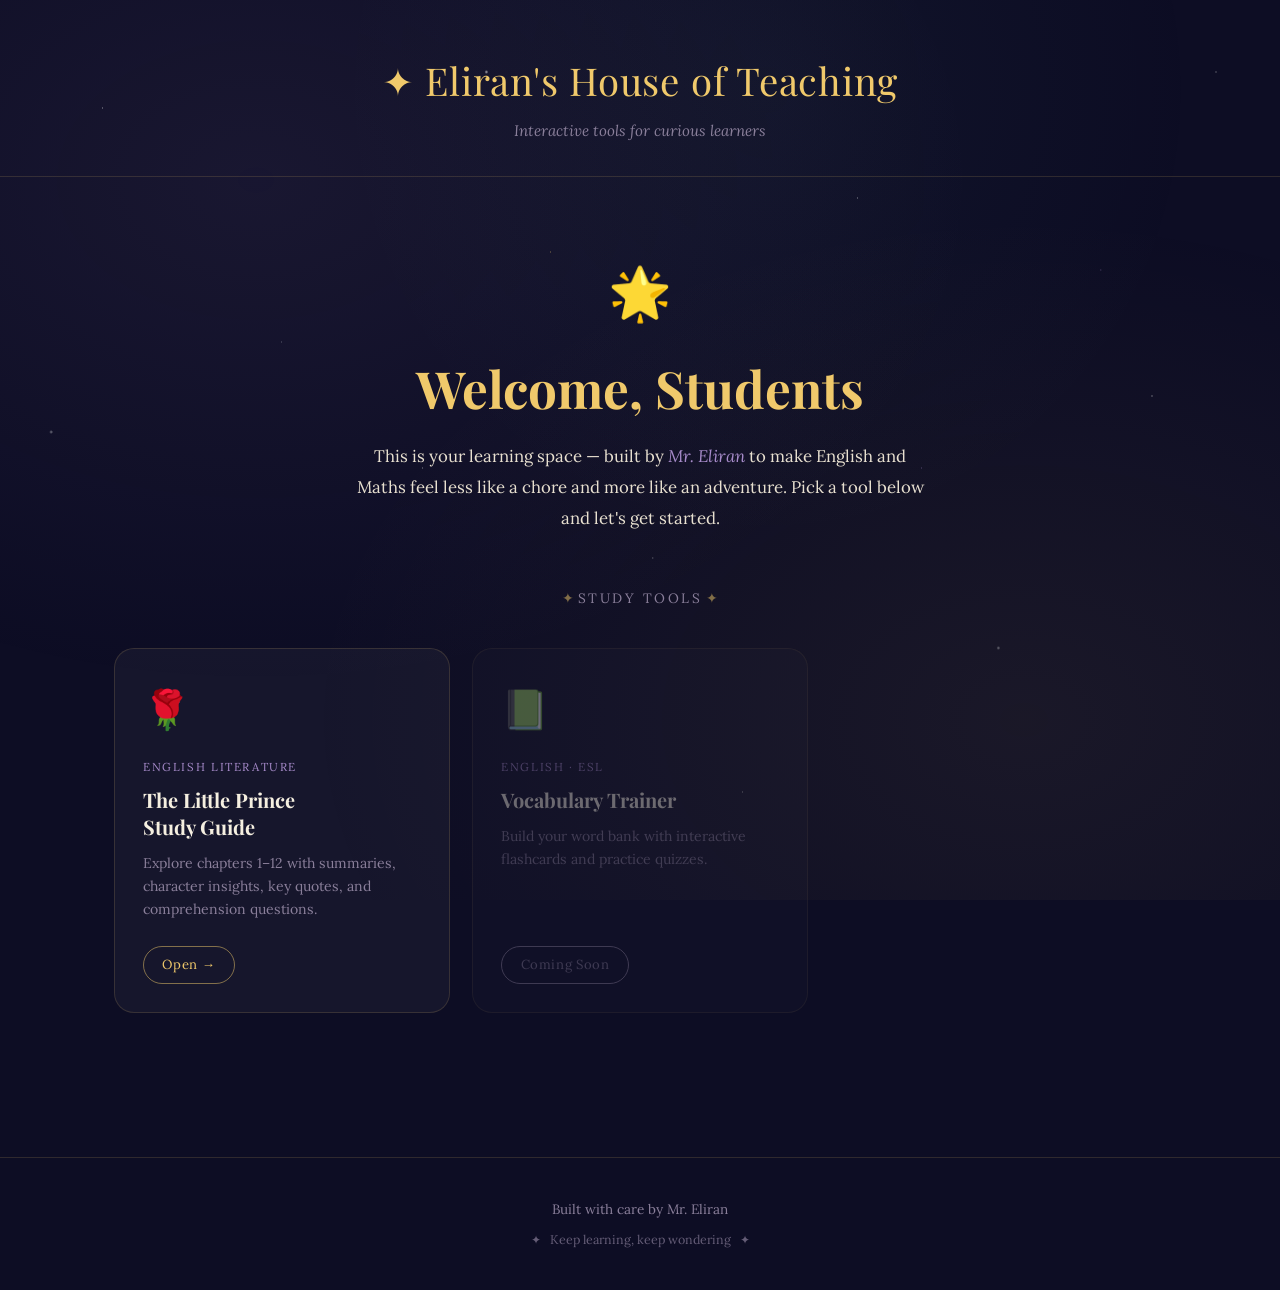
==== index.html @ 904bdefe "Add homepage" ====
<!DOCTYPE html>
<html lang="en">
<head>
  <meta charset="UTF-8" />
  <meta name="viewport" content="width=device-width, initial-scale=1.0" />

  <title>Eliran's House of Teaching</title>
  <meta name="description" content="Interactive study guides and learning tools for students — by Mr. Eliran" />

  <!-- ★ Shared stylesheet (colors, fonts, stars, header/footer) -->
  <link rel="stylesheet" href="assets/style.css" />

  <!-- Favicon -->
  <link rel="icon" href="assets/favicon.ico" />

  <style>
    /* ══════════════════════════════════════════
       HOMEPAGE-ONLY STYLES
       (styles shared across ALL pages live in assets/style.css)
    ══════════════════════════════════════════ */

    /* ─── HERO / WELCOME SECTION ─── */
    .hero {
      text-align: center;
      padding: 4.5rem 1.5rem 3rem;
    }

    .hero-icon {
      font-size: 3.2rem;
      display: block;
      margin-bottom: 1.2rem;
      /* subtle float animation */
      animation: float 4s ease-in-out infinite;
    }

    @keyframes float {
      0%, 100% { transform: translateY(0); }
      50%       { transform: translateY(-8px); }
    }

    .hero h1 {
      font-size: clamp(2rem, 5vw, 3.2rem);
      color: var(--gold);
      margin-bottom: 1.2rem;
    }

    .hero p {
      max-width: 580px;
      margin: 0 auto;
      color: var(--text);
      font-size: 1.05rem;
      line-height: 1.85;
    }

    .hero .teacher-name {
      color: var(--lavender);
      font-style: italic;
    }

    /* ─── SECTION DIVIDER ─── */
    .section-label {
      text-align: center;
      padding: 0.5rem 0 2.5rem;
    }

    .section-label h2 {
      font-size: 0.85rem;
      text-transform: uppercase;
      letter-spacing: 0.18em;
      color: var(--dim);
      font-family: var(--font-body);
      font-weight: 400;
    }

    .section-label h2::before,
    .section-label h2::after {
      content: '  ✦  ';
      color: var(--gold);
      opacity: 0.5;
      letter-spacing: 0;
    }


    /* ══════════════════════════════════════════
       TOOL CARDS GRID
    ══════════════════════════════════════════ */

    .tools-grid {
      display: grid;
      grid-template-columns: repeat(auto-fill, minmax(270px, 1fr));
      gap: 1.4rem;
      padding-bottom: 5rem;
    }

    /* Each card is a clickable <a> tag */
    .tool-card {
      background: var(--card-bg);
      border: 1px solid var(--border);
      border-radius: var(--radius-lg);
      padding: 1.75rem;
      display: flex;
      flex-direction: column;
      gap: 0.45rem;
      text-decoration: none;
      color: inherit;
      transition: all 0.25s ease;
      cursor: pointer;
    }

    .tool-card:hover {
      background: var(--card-hover);
      border-color: rgba(240,201,107,0.40);
      transform: translateY(-5px);
      box-shadow: 0 16px 45px rgba(0,0,0,0.35);
      color: inherit;
    }

    /* The big emoji at the top of each card */
    .tool-card-icon {
      font-size: 2.4rem;
      display: block;
      margin-bottom: 0.5rem;
      transition: transform 0.2s ease;
    }
    .tool-card:hover .tool-card-icon {
      transform: scale(1.1);
    }

    /* Small label above the title (e.g. "English Literature") */
    .tool-card-subject {
      font-size: 0.72rem;
      text-transform: uppercase;
      letter-spacing: 0.14em;
      color: var(--lavender);
      font-family: var(--font-body);
    }

    /* Card title */
    .tool-card-title {
      font-family: var(--font-head);
      font-size: 1.25rem;
      color: var(--cream);
      line-height: 1.35;
      margin-top: 0.1rem;
    }

    /* Short description text */
    .tool-card-desc {
      font-size: 0.88rem;
      color: var(--dim);
      line-height: 1.65;
      flex: 1; /* pushes the button to the bottom */
      margin-top: 0.3rem;
    }

    /* "Open →" button inside each card */
    .tool-card-btn {
      display: inline-block;
      margin-top: 1.1rem;
      padding: 0.42rem 1.15rem;
      background: transparent;
      border: 1px solid rgba(240,201,107,0.5);
      border-radius: 999px;
      color: var(--gold);
      font-size: 0.82rem;
      font-family: var(--font-body);
      letter-spacing: 0.05em;
      align-self: flex-start;
      transition: all 0.2s ease;
    }

    .tool-card:hover .tool-card-btn {
      background: var(--gold);
      color: var(--deep);
      border-color: var(--gold);
    }

    /* ─── COMING SOON variant ─── */
    /* Remove this class from the <a> once you upload the real file */
    .tool-card.coming-soon {
      opacity: 0.4;
      pointer-events: none; /* not clickable */
    }

    .tool-card.coming-soon .tool-card-btn {
      border-color: var(--dim);
      color: var(--dim);
    }


    /* ─── MOBILE ─── */
    @media (max-width: 600px) {
      .hero { padding: 2.5rem 1rem 2rem; }
      .tools-grid { grid-template-columns: 1fr; }
    }
  </style>
</head>

<body>

  <!-- ══════════════════════════════════════════
       HEADER  (edit site name / tagline here)
  ══════════════════════════════════════════ -->
  <header class="site-header">
    <div class="site-title">✦ Eliran's House of Teaching</div>
    <div class="site-subtitle">Interactive tools for curious learners</div>
  </header>


  <!-- ══════════════════════════════════════════
       WELCOME MESSAGE  (edit freely)
  ══════════════════════════════════════════ -->
  <section class="hero container">
    <span class="hero-icon" role="img" aria-label="star">🌟</span>
    <h1>Welcome, Students</h1>
    <p>
      This is your learning space — built by <span class="teacher-name">Mr. Eliran</span>
      to make English and Maths feel less like a chore and more like an adventure.
      Pick a tool below and let's get started.
    </p>
  </section>


  <!-- ══════════════════════════════════════════
       TOOLS GRID
  ══════════════════════════════════════════ -->
  <main class="container">

    <div class="section-label">
      <h2>Study Tools</h2>
    </div>

    <!-- ┌─────────────────────────────────────────┐
         │  HOW TO ADD A NEW TOOL CARD             │
         │                                         │
         │  1. Copy the block between ▼ and ▲      │
         │  2. Paste it before the closing </div>  │
         │     of .tools-grid (see the marker ↓)  │
         │  3. Change:                             │
         │     · href="..."    → your folder path  │
         │     · tool-card-icon → emoji of choice  │
         │     · tool-card-subject → subject label │
         │     · tool-card-title → tool name       │
         │     · tool-card-desc → short blurb      │
         │  4. Save & upload — that's it!          │
         └─────────────────────────────────────────┘ -->

    <div class="tools-grid">


      <!-- ▼ ── CARD TEMPLATE (copy everything between these lines) ──────── ▼

      <a class="tool-card" href="FOLDER-NAME/index.html">
        <span class="tool-card-icon" role="img" aria-label="icon">📖</span>
        <span class="tool-card-subject">Subject · Level</span>
        <h2 class="tool-card-title">Tool Title Here</h2>
        <p class="tool-card-desc">
          One or two sentences describing what the student will do here.
        </p>
        <span class="tool-card-btn">Open →</span>
      </a>

      ▲ ────────────────────────────────────────────────────────────────── ▲ -->


      <!-- ════════════════════════════════════
           CARD 1 — Little Prince Study Guide
      ════════════════════════════════════ -->
      <a class="tool-card" href="little-prince/index.html">
        <span class="tool-card-icon" role="img" aria-label="rose">🌹</span>
        <span class="tool-card-subject">English Literature</span>
        <h2 class="tool-card-title">The Little Prince<br>Study Guide</h2>
        <p class="tool-card-desc">
          Explore chapters 1–12 with summaries, character insights,
          key quotes, and comprehension questions.
        </p>
        <span class="tool-card-btn">Open →</span>
      </a>


      <!-- ════════════════════════════════════
           CARD 2 — Vocabulary Trainer
           IMPORTANT: Remove "coming-soon" from
           the class once you upload the file!
      ════════════════════════════════════ -->
      <a class="tool-card coming-soon" href="vocabulary/index.html">
        <span class="tool-card-icon" role="img" aria-label="book">📗</span>
        <span class="tool-card-subject">English · ESL</span>
        <h2 class="tool-card-title">Vocabulary Trainer</h2>
        <p class="tool-card-desc">
          Build your word bank with interactive flashcards and practice quizzes.
        </p>
        <span class="tool-card-btn">Coming Soon</span>
      </a>


      <!-- ════════════════════════════════════
           ↓ ADD NEW CARDS ABOVE THIS LINE ↓
      ════════════════════════════════════ -->


    </div><!-- end .tools-grid -->

  </main>


  <!-- ══════════════════════════════════════════
       FOOTER  (edit contact info here)
  ══════════════════════════════════════════ -->
  <footer class="site-footer">
    <p>Built with care by Mr. Eliran</p>
    <p style="margin-top: 0.5rem; font-size: 0.78rem; opacity: 0.7;">
      ✦ &nbsp; Keep learning, keep wondering &nbsp; ✦
    </p>
  </footer>

</body>
</html>
---- assets/style.css ----
/* =============================================
   ELIRAN'S HOUSE OF TEACHING — SHARED STYLES
   Import this on every page with:
   <link rel="stylesheet" href="../assets/style.css" />
   (use href="assets/style.css" on the homepage itself)
   ============================================= */

/* ─── GOOGLE FONTS ─── */
@import url('https://fonts.googleapis.com/css2?family=Playfair+Display:ital,wght@0,400;0,600;0,700;1,400&family=Lora:ital,wght@0,400;0,500;1,400&display=swap');

/* ─── COLOR PALETTE ─────────────────────────
   Change these variables to retheme the entire site at once.
   ─────────────────────────────────────────── */
:root {
  --deep:       #0d0d24;               /* main background — deep navy */
  --deep-mid:   #13132e;               /* slightly lighter navy for cards */
  --gold:       #f0c96b;               /* warm gold — headings, accents */
  --lavender:   #a78bca;               /* soft purple — labels, secondary */
  --rose:       #e8a4a4;               /* muted rose — optional accent */
  --mint:       #7ecdc4;               /* soft teal — optional accent */
  --cream:      #f5efe0;               /* warm cream — main headings */
  --text:       #e8e0d0;               /* body text */
  --dim:        #8a7f9a;               /* muted / placeholder text */
  --green:      #6bbf8e;               /* success / positive */
  --border:     rgba(240,201,107,0.15);/* subtle gold border */
  --card-bg:    rgba(255,255,255,0.04);/* card background */
  --card-hover: rgba(255,255,255,0.08);/* card on hover */

  /* ─── SPACING & SHAPE ─── */
  --radius:    12px;
  --radius-lg: 20px;
  --gap:       1.5rem;

  /* ─── FONT STACKS ─── */
  --font-head: 'Playfair Display', Georgia, serif;
  --font-body: 'Lora', Georgia, serif;
}

/* ─── RESET ─── */
*, *::before, *::after {
  box-sizing: border-box;
  margin: 0;
  padding: 0;
}

html { scroll-behavior: smooth; }

body {
  font-family: var(--font-body);
  background-color: var(--deep);
  color: var(--text);
  min-height: 100vh;
  line-height: 1.7;
  font-size: 16px;
  position: relative;
  overflow-x: hidden;
}

/* ─── STARRY BACKGROUND ─── */
/* The soft glow blobs behind everything */
body::before {
  content: '';
  position: fixed;
  inset: 0;
  background:
    radial-gradient(ellipse at 20% 20%, rgba(167,139,202,0.08) 0%, transparent 50%),
    radial-gradient(ellipse at 80% 80%, rgba(240,201,107,0.06) 0%, transparent 50%),
    radial-gradient(ellipse at 60% 10%, rgba(126,205,196,0.04) 0%, transparent 40%);
  pointer-events: none;
  z-index: 0;
}

/* The tiny star dots */
body::after {
  content: '';
  position: fixed;
  inset: 0;
  background-image:
    radial-gradient(1px 1px at 8%  12%, rgba(255,255,255,0.55) 0%, transparent 100%),
    radial-gradient(1px 1px at 22% 38%, rgba(255,255,255,0.30) 0%, transparent 100%),
    radial-gradient(2px 2px at 38%  8%, rgba(255,255,255,0.60) 0%, transparent 100%),
    radial-gradient(1px 1px at 51% 62%, rgba(255,255,255,0.40) 0%, transparent 100%),
    radial-gradient(1px 1px at 67% 22%, rgba(255,255,255,0.50) 0%, transparent 100%),
    radial-gradient(2px 2px at 78% 72%, rgba(255,255,255,0.35) 0%, transparent 100%),
    radial-gradient(1px 1px at 90% 44%, rgba(255,255,255,0.60) 0%, transparent 100%),
    radial-gradient(1px 1px at 14% 78%, rgba(255,255,255,0.40) 0%, transparent 100%),
    radial-gradient(1px 1px at 58% 88%, rgba(255,255,255,0.30) 0%, transparent 100%),
    radial-gradient(1px 1px at 33% 52%, rgba(255,255,255,0.50) 0%, transparent 100%),
    radial-gradient(2px 2px at  4% 48%, rgba(255,255,255,0.40) 0%, transparent 100%),
    radial-gradient(1px 1px at 95%  8%, rgba(255,255,255,0.50) 0%, transparent 100%),
    /* Gold and lavender stars for warmth */
    radial-gradient(1px 1px at 43% 28%, rgba(240,201,107,0.50) 0%, transparent 100%),
    radial-gradient(1px 1px at 72% 52%, rgba(167,139,202,0.45) 0%, transparent 100%),
    radial-gradient(1px 1px at 18% 92%, rgba(240,201,107,0.35) 0%, transparent 100%),
    radial-gradient(1px 1px at 86% 30%, rgba(167,139,202,0.40) 0%, transparent 100%);
  pointer-events: none;
  z-index: 0;
}

/* Everything sits above the starfield */
body > * { position: relative; z-index: 1; }

/* ─── TYPOGRAPHY ─── */
h1, h2, h3, h4 {
  font-family: var(--font-head);
  color: var(--cream);
  line-height: 1.3;
}

a {
  color: var(--gold);
  text-decoration: none;
  transition: color 0.2s;
}
a:hover { color: var(--cream); }

/* ─── LAYOUT CONTAINER ─── */
.container {
  max-width: 1100px;
  margin: 0 auto;
  padding: 0 1.5rem;
}

/* ─── SHARED SITE HEADER ─── */
.site-header {
  text-align: center;
  padding: 3rem 1.5rem 2rem;
  border-bottom: 1px solid var(--border);
}

.site-header .site-title {
  font-family: var(--font-head);
  font-size: clamp(1.5rem, 4vw, 2.4rem);
  color: var(--gold);
  letter-spacing: 0.02em;
  margin-bottom: 0.3rem;
}

.site-header .site-subtitle {
  color: var(--dim);
  font-size: 0.95rem;
  font-style: italic;
}

/* ─── SHARED SITE FOOTER ─── */
.site-footer {
  text-align: center;
  padding: 2.5rem 1.5rem;
  border-top: 1px solid var(--border);
  color: var(--dim);
  font-size: 0.85rem;
  margin-top: 4rem;
}

.site-footer a { color: var(--lavender); }
.site-footer a:hover { color: var(--gold); }

/* ─── BUTTONS ─── */
.btn {
  display: inline-block;
  padding: 0.5rem 1.4rem;
  border-radius: 999px;
  font-family: var(--font-body);
  font-size: 0.9rem;
  cursor: pointer;
  transition: all 0.2s ease;
  border: none;
  text-decoration: none;
}

.btn-gold {
  background: var(--gold);
  color: var(--deep);
  font-weight: 600;
}
.btn-gold:hover {
  background: var(--cream);
  color: var(--deep);
  transform: translateY(-1px);
}

.btn-outline {
  background: transparent;
  color: var(--gold);
  border: 1px solid var(--gold);
}
.btn-outline:hover {
  background: var(--gold);
  color: var(--deep);
}

/* ─── TOOL CARDS (shared across pages) ─── */
.card {
  background: var(--card-bg);
  border: 1px solid var(--border);
  border-radius: var(--radius-lg);
  padding: 1.5rem;
  transition: all 0.25s ease;
}

.card:hover {
  background: var(--card-hover);
  border-color: rgba(240,201,107,0.35);
  transform: translateY(-3px);
  box-shadow: 0 8px 30px rgba(0,0,0,0.3);
}

/* ─── RESPONSIVE ─── */
@media (max-width: 600px) {
  .site-header { padding: 2rem 1rem 1.5rem; }
  .container { padding: 0 1rem; }
}
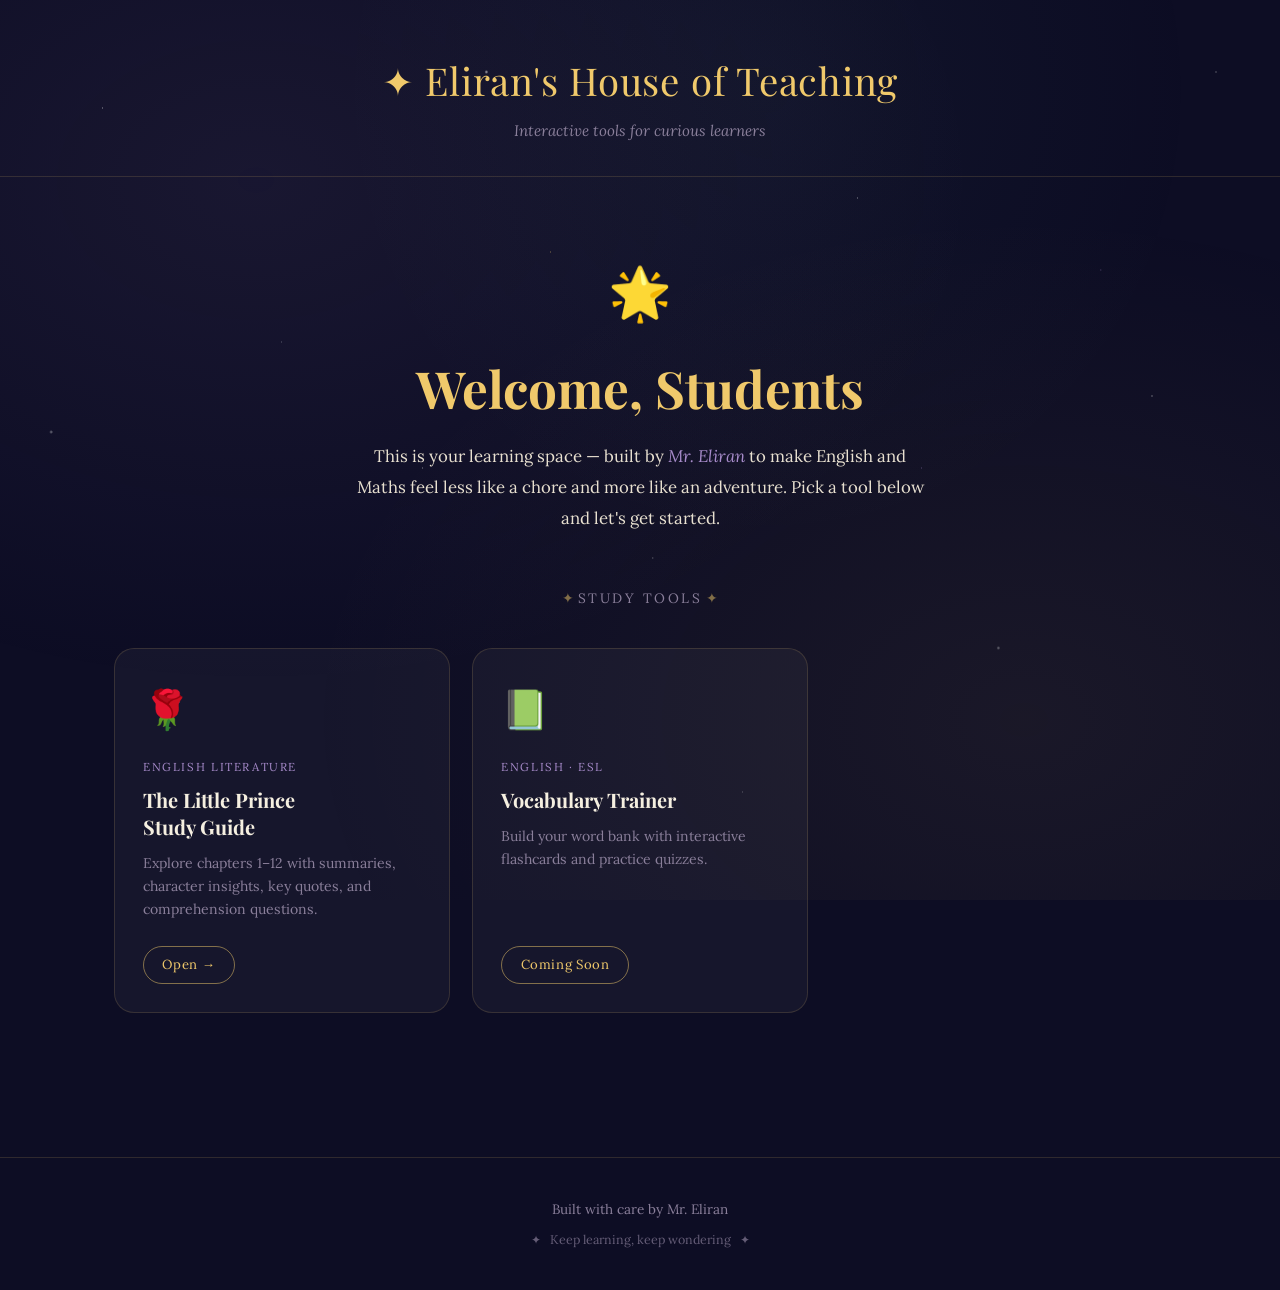
==== commit 42cbb6b6: "Activate vocabulary card on homepage" ====
--- a/index.html
+++ b/index.html
@@ -283,7 +283,7 @@
            IMPORTANT: Remove "coming-soon" from
            the class once you upload the file!
       ════════════════════════════════════ -->
-      <a class="tool-card coming-soon" href="vocabulary/index.html">
+      <a class="tool-card" href="vocabulary/index.html">
         <span class="tool-card-icon" role="img" aria-label="book">📗</span>
         <span class="tool-card-subject">English · ESL</span>
         <h2 class="tool-card-title">Vocabulary Trainer</h2>
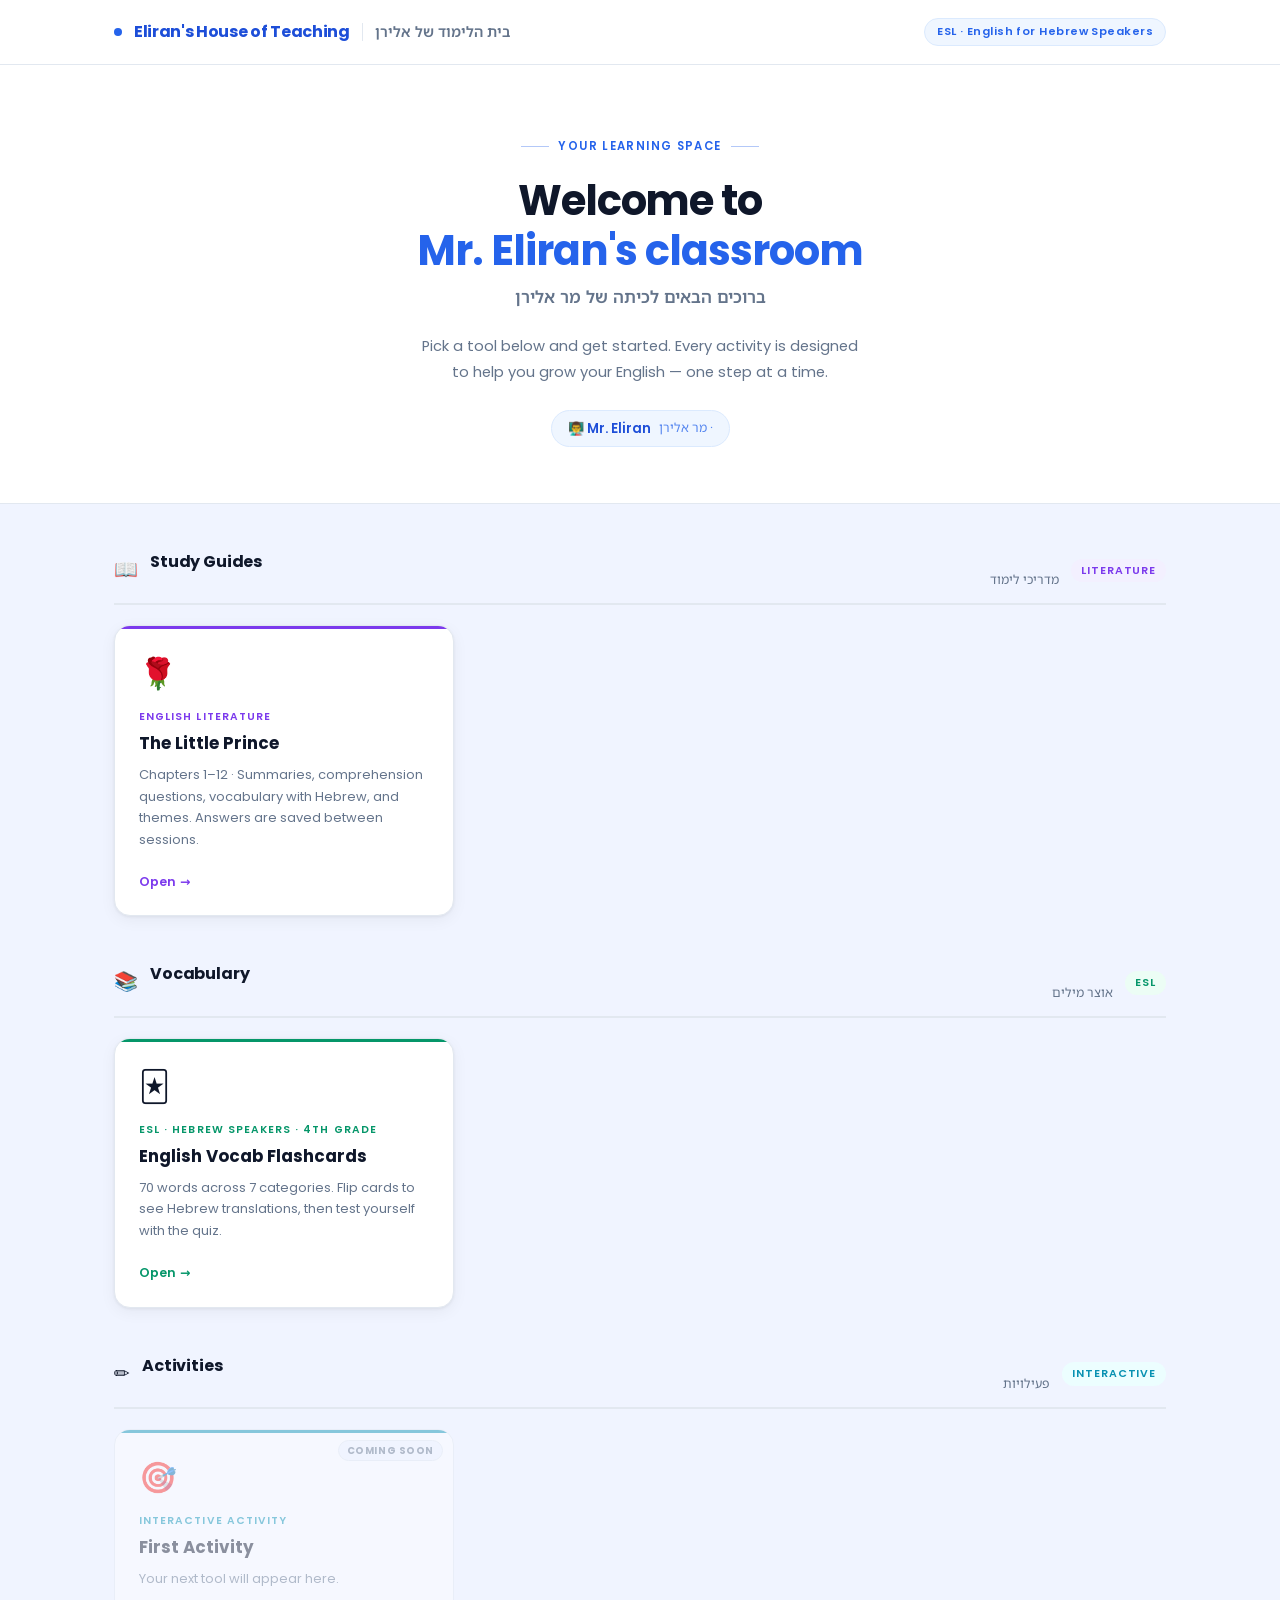
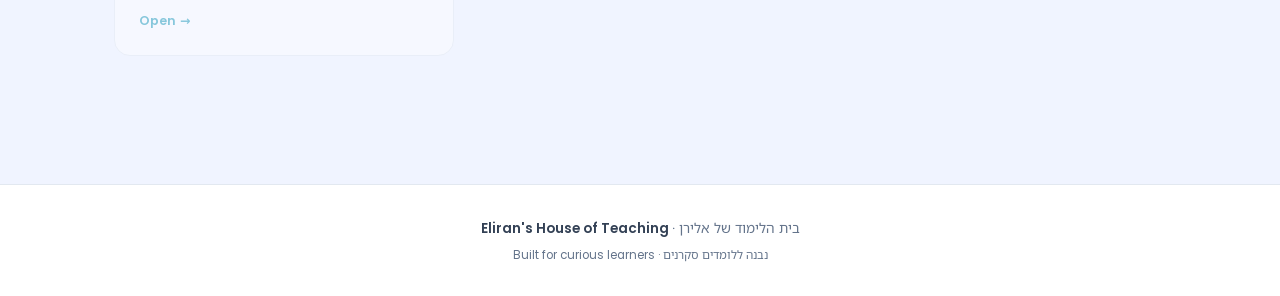
==== commit b77481e4: "Redesign homepage: clean & modern teaching center hub, bilingual EN/HE" ====
--- a/index.html
+++ b/index.html
@@ -3,195 +3,417 @@
 <head>
   <meta charset="UTF-8" />
   <meta name="viewport" content="width=device-width, initial-scale=1.0" />
-
   <title>Eliran's House of Teaching</title>
-  <meta name="description" content="Interactive study guides and learning tools for students — by Mr. Eliran" />
-
-  <!-- ★ Shared stylesheet (colors, fonts, stars, header/footer) -->
-  <link rel="stylesheet" href="assets/style.css" />
-
-  <!-- Favicon -->
-  <link rel="icon" href="assets/favicon.ico" />
+  <meta name="description" content="English learning tools for Hebrew speakers — Mr. Eliran's classroom" />
+
+  <!-- Google Fonts: Poppins (English) + Noto Sans Hebrew -->
+  <link href="https://fonts.googleapis.com/css2?family=Poppins:wght@400;500;600;700&family=Noto+Sans+Hebrew:wght@400;600;700&display=swap" rel="stylesheet" />
 
   <style>
-    /* ══════════════════════════════════════════
-       HOMEPAGE-ONLY STYLES
-       (styles shared across ALL pages live in assets/style.css)
-    ══════════════════════════════════════════ */
-
-    /* ─── HERO / WELCOME SECTION ─── */
+    /* ═══════════════════════════════════════════════════════
+       ELIRAN'S HOUSE OF TEACHING — HOMEPAGE
+       Clean & modern. Each tool keeps its own visual style.
+    ═══════════════════════════════════════════════════════ */
+
+    :root {
+      --bg:           #F0F4FF;
+      --white:        #FFFFFF;
+      --blue:         #2563EB;
+      --blue-dark:    #1D4ED8;
+      --blue-light:   #EFF6FF;
+      --blue-mid:     #DBEAFE;
+      --text:         #0F172A;
+      --text-mid:     #334155;
+      --text-muted:   #64748B;
+      --border:       #E2E8F0;
+      --border-hover: #BFDBFE;
+
+      /* Section accent colours — one per category */
+      --c-literature: #7C3AED;   /* purple  — Study Guides   */
+      --c-vocab:      #059669;   /* green   — Vocabulary     */
+      --c-activity:   #0891B2;   /* teal    — Activities     */
+      --c-maths:      #DC2626;   /* red     — Maths          */
+
+      --radius:      12px;
+      --radius-lg:   16px;
+      --shadow:      0 1px 3px rgba(0,0,0,.06), 0 4px 16px rgba(0,0,0,.05);
+      --shadow-up:   0 4px 8px rgba(0,0,0,.07), 0 12px 32px rgba(37,99,235,.12);
+    }
+
+    *, *::before, *::after { box-sizing: border-box; margin: 0; padding: 0; }
+    html { scroll-behavior: smooth; }
+
+    body {
+      font-family: 'Poppins', system-ui, sans-serif;
+      background: var(--bg);
+      color: var(--text);
+      min-height: 100vh;
+      font-size: 16px;
+      line-height: 1.6;
+    }
+
+    /* ── STICKY HEADER ───────────────────────────────────── */
+    .site-header {
+      background: var(--white);
+      border-bottom: 1px solid var(--border);
+      position: sticky;
+      top: 0;
+      z-index: 100;
+    }
+
+    .header-inner {
+      max-width: 1100px;
+      margin: 0 auto;
+      padding: 0 1.5rem;
+      height: 64px;
+      display: flex;
+      align-items: center;
+      justify-content: space-between;
+      gap: 1rem;
+    }
+
+    .brand {
+      display: flex;
+      align-items: center;
+      gap: 0.75rem;
+    }
+
+    .brand-dot {
+      width: 8px;
+      height: 8px;
+      border-radius: 50%;
+      background: var(--blue);
+      flex-shrink: 0;
+    }
+
+    .brand-en {
+      font-size: 1rem;
+      font-weight: 700;
+      color: var(--blue-dark);
+      letter-spacing: -0.02em;
+      white-space: nowrap;
+    }
+
+    .brand-sep {
+      width: 1px;
+      height: 18px;
+      background: var(--border);
+    }
+
+    .brand-he {
+      font-family: 'Noto Sans Hebrew', sans-serif;
+      font-size: 0.9rem;
+      font-weight: 600;
+      color: var(--text-muted);
+      direction: rtl;
+      white-space: nowrap;
+    }
+
+    .header-pill {
+      font-size: 0.7rem;
+      font-weight: 600;
+      color: var(--blue);
+      background: var(--blue-light);
+      border: 1px solid var(--blue-mid);
+      padding: 4px 12px;
+      border-radius: 999px;
+      letter-spacing: 0.04em;
+      white-space: nowrap;
+    }
+
+    /* ── HERO ────────────────────────────────────────────── */
     .hero {
+      background: var(--white);
+      border-bottom: 1px solid var(--border);
+      padding: 4rem 1.5rem 3.5rem;
       text-align: center;
-      padding: 4.5rem 1.5rem 3rem;
-    }
-
-    .hero-icon {
-      font-size: 3.2rem;
+    }
+
+    .hero-inner { max-width: 600px; margin: 0 auto; }
+
+    .hero-eyebrow {
+      display: inline-flex;
+      align-items: center;
+      gap: 0.6rem;
+      font-size: 0.72rem;
+      font-weight: 600;
+      text-transform: uppercase;
+      letter-spacing: 0.12em;
+      color: var(--blue);
+      margin-bottom: 1.25rem;
+    }
+    .hero-eyebrow::before,
+    .hero-eyebrow::after {
+      content: '';
       display: block;
-      margin-bottom: 1.2rem;
-      /* subtle float animation */
-      animation: float 4s ease-in-out infinite;
-    }
-
-    @keyframes float {
-      0%, 100% { transform: translateY(0); }
-      50%       { transform: translateY(-8px); }
+      width: 28px;
+      height: 1px;
+      background: var(--blue);
+      opacity: 0.35;
     }
 
     .hero h1 {
-      font-size: clamp(2rem, 5vw, 3.2rem);
-      color: var(--gold);
-      margin-bottom: 1.2rem;
-    }
-
-    .hero p {
-      max-width: 580px;
+      font-size: clamp(1.75rem, 4vw, 2.6rem);
+      font-weight: 700;
+      color: var(--text);
+      line-height: 1.2;
+      letter-spacing: -0.025em;
+      margin-bottom: 0.5rem;
+    }
+
+    .hero h1 .accent { color: var(--blue); }
+
+    .hero-he {
+      display: block;
+      font-family: 'Noto Sans Hebrew', sans-serif;
+      font-size: 1.05rem;
+      font-weight: 600;
+      color: var(--text-muted);
+      direction: rtl;
+      margin-bottom: 1.5rem;
+    }
+
+    .hero-desc {
+      font-size: 0.92rem;
+      color: var(--text-muted);
+      line-height: 1.75;
+      max-width: 440px;
+      margin: 0 auto 1.5rem;
+    }
+
+    .teacher-tag {
+      display: inline-flex;
+      align-items: center;
+      gap: 0.5rem;
+      background: var(--blue-light);
+      border: 1px solid var(--blue-mid);
+      color: var(--blue-dark);
+      font-size: 0.82rem;
+      font-weight: 600;
+      padding: 7px 16px;
+      border-radius: 999px;
+    }
+
+    .teacher-tag-he {
+      font-family: 'Noto Sans Hebrew', sans-serif;
+      font-weight: 400;
+      color: var(--blue);
+      opacity: 0.75;
+      font-size: 0.78rem;
+      direction: rtl;
+    }
+
+    /* ── MAIN ────────────────────────────────────────────── */
+    .main {
+      max-width: 1100px;
       margin: 0 auto;
+      padding: 3rem 1.5rem 5rem;
+    }
+
+    /* ── TOOL SECTION ────────────────────────────────────── */
+    .tool-section { margin-bottom: 3rem; }
+
+    .section-head {
+      display: flex;
+      align-items: center;
+      gap: 0.75rem;
+      padding-bottom: 0.9rem;
+      margin-bottom: 1.25rem;
+      border-bottom: 2px solid var(--border);
+    }
+
+    .section-icon { font-size: 1.2rem; }
+
+    .section-labels { flex: 1; }
+
+    .section-title {
+      font-size: 1rem;
+      font-weight: 700;
       color: var(--text);
-      font-size: 1.05rem;
-      line-height: 1.85;
-    }
-
-    .hero .teacher-name {
-      color: var(--lavender);
-      font-style: italic;
-    }
-
-    /* ─── SECTION DIVIDER ─── */
-    .section-label {
-      text-align: center;
-      padding: 0.5rem 0 2.5rem;
-    }
-
-    .section-label h2 {
-      font-size: 0.85rem;
+      letter-spacing: -0.01em;
+      line-height: 1.2;
+    }
+
+    .section-title-he {
+      font-family: 'Noto Sans Hebrew', sans-serif;
+      font-size: 0.78rem;
+      color: var(--text-muted);
+      font-weight: 400;
+      direction: rtl;
+      line-height: 1.4;
+    }
+
+    .section-tag {
+      font-size: 0.68rem;
+      font-weight: 600;
       text-transform: uppercase;
-      letter-spacing: 0.18em;
-      color: var(--dim);
-      font-family: var(--font-body);
-      font-weight: 400;
-    }
-
-    .section-label h2::before,
-    .section-label h2::after {
-      content: '  ✦  ';
-      color: var(--gold);
-      opacity: 0.5;
-      letter-spacing: 0;
-    }
-
-
-    /* ══════════════════════════════════════════
-       TOOL CARDS GRID
-    ══════════════════════════════════════════ */
-
-    .tools-grid {
+      letter-spacing: 0.08em;
+      padding: 3px 10px;
+      border-radius: 999px;
+      white-space: nowrap;
+    }
+
+    /* ── CARD GRID ───────────────────────────────────────── */
+    .card-grid {
       display: grid;
-      grid-template-columns: repeat(auto-fill, minmax(270px, 1fr));
-      gap: 1.4rem;
-      padding-bottom: 5rem;
-    }
-
-    /* Each card is a clickable <a> tag */
+      grid-template-columns: repeat(auto-fill, minmax(255px, 1fr));
+      gap: 1rem;
+    }
+
+    /* ── TOOL CARD ───────────────────────────────────────── */
+    /*
+      HOW TO ADD A NEW CARD:
+      1. Copy one <a class="tool-card"> block below
+      2. Paste it before the closing </div> of .card-grid
+      3. Update: href, card-icon, card-type, card-title, card-desc
+      4. Set --card-accent to the right section colour variable
+      5. Save & upload to GitHub — done!
+    */
     .tool-card {
-      background: var(--card-bg);
+      background: var(--white);
       border: 1px solid var(--border);
       border-radius: var(--radius-lg);
-      padding: 1.75rem;
+      padding: 1.5rem;
       display: flex;
       flex-direction: column;
-      gap: 0.45rem;
+      gap: 0.35rem;
       text-decoration: none;
       color: inherit;
-      transition: all 0.25s ease;
-      cursor: pointer;
+      position: relative;
+      overflow: hidden;
+      transition: box-shadow 0.2s ease, transform 0.2s ease, border-color 0.2s ease;
+      box-shadow: var(--shadow);
+    }
+
+    /* Coloured top stripe */
+    .tool-card::before {
+      content: '';
+      position: absolute;
+      top: 0; left: 0; right: 0;
+      height: 3px;
+      background: var(--card-accent, var(--blue));
     }
 
     .tool-card:hover {
-      background: var(--card-hover);
-      border-color: rgba(240,201,107,0.40);
-      transform: translateY(-5px);
-      box-shadow: 0 16px 45px rgba(0,0,0,0.35);
+      box-shadow: var(--shadow-up);
+      transform: translateY(-3px);
+      border-color: var(--border-hover);
       color: inherit;
     }
 
-    /* The big emoji at the top of each card */
-    .tool-card-icon {
-      font-size: 2.4rem;
+    .card-icon {
+      font-size: 1.9rem;
       display: block;
-      margin-bottom: 0.5rem;
-      transition: transform 0.2s ease;
-    }
-    .tool-card:hover .tool-card-icon {
-      transform: scale(1.1);
-    }
-
-    /* Small label above the title (e.g. "English Literature") */
-    .tool-card-subject {
-      font-size: 0.72rem;
+      margin-bottom: 0.3rem;
+    }
+
+    .card-type {
+      font-size: 0.66rem;
+      font-weight: 600;
       text-transform: uppercase;
-      letter-spacing: 0.14em;
-      color: var(--lavender);
-      font-family: var(--font-body);
-    }
-
-    /* Card title */
-    .tool-card-title {
-      font-family: var(--font-head);
-      font-size: 1.25rem;
-      color: var(--cream);
-      line-height: 1.35;
+      letter-spacing: 0.1em;
+      color: var(--card-accent, var(--blue));
+    }
+
+    .card-title {
+      font-size: 1.05rem;
+      font-weight: 700;
+      color: var(--text);
+      line-height: 1.3;
       margin-top: 0.1rem;
     }
 
-    /* Short description text */
-    .tool-card-desc {
-      font-size: 0.88rem;
-      color: var(--dim);
+    .card-desc {
+      font-size: 0.81rem;
+      color: var(--text-muted);
       line-height: 1.65;
-      flex: 1; /* pushes the button to the bottom */
-      margin-top: 0.3rem;
-    }
-
-    /* "Open →" button inside each card */
-    .tool-card-btn {
-      display: inline-block;
-      margin-top: 1.1rem;
-      padding: 0.42rem 1.15rem;
-      background: transparent;
-      border: 1px solid rgba(240,201,107,0.5);
+      flex: 1;
+      margin-top: 0.25rem;
+    }
+
+    .card-btn {
+      display: inline-flex;
+      align-items: center;
+      gap: 0.25rem;
+      margin-top: 1rem;
+      font-size: 0.78rem;
+      font-weight: 600;
+      color: var(--card-accent, var(--blue));
+    }
+
+    .card-btn::after {
+      content: '→';
+      transition: transform 0.15s ease;
+    }
+
+    .tool-card:hover .card-btn::after {
+      transform: translateX(4px);
+    }
+
+    /* Coming-soon state */
+    .tool-card.soon {
+      opacity: 0.45;
+      pointer-events: none;
+      box-shadow: none;
+    }
+
+    .soon-label {
+      position: absolute;
+      top: 10px; right: 10px;
+      font-size: 0.6rem;
+      font-weight: 700;
+      text-transform: uppercase;
+      letter-spacing: 0.06em;
+      background: var(--bg);
+      color: var(--text-muted);
+      padding: 2px 8px;
       border-radius: 999px;
-      color: var(--gold);
-      font-size: 0.82rem;
-      font-family: var(--font-body);
-      letter-spacing: 0.05em;
-      align-self: flex-start;
-      transition: all 0.2s ease;
-    }
-
-    .tool-card:hover .tool-card-btn {
-      background: var(--gold);
-      color: var(--deep);
-      border-color: var(--gold);
-    }
-
-    /* ─── COMING SOON variant ─── */
-    /* Remove this class from the <a> once you upload the real file */
-    .tool-card.coming-soon {
-      opacity: 0.4;
-      pointer-events: none; /* not clickable */
-    }
-
-    .tool-card.coming-soon .tool-card-btn {
-      border-color: var(--dim);
-      color: var(--dim);
-    }
-
-
-    /* ─── MOBILE ─── */
-    @media (max-width: 600px) {
-      .hero { padding: 2.5rem 1rem 2rem; }
-      .tools-grid { grid-template-columns: 1fr; }
+      border: 1px solid var(--border);
+    }
+
+    /* ── FOOTER ──────────────────────────────────────────── */
+    .site-footer {
+      background: var(--white);
+      border-top: 1px solid var(--border);
+      padding: 2rem 1.5rem;
+    }
+
+    .footer-inner {
+      max-width: 1100px;
+      margin: 0 auto;
+      display: flex;
+      flex-direction: column;
+      align-items: center;
+      gap: 0.35rem;
+      text-align: center;
+    }
+
+    .footer-brand {
+      font-size: 0.85rem;
+      font-weight: 600;
+      color: var(--text-mid);
+    }
+
+    .footer-brand-he {
+      font-family: 'Noto Sans Hebrew', sans-serif;
+      direction: rtl;
+      font-weight: 400;
+      color: var(--text-muted);
+    }
+
+    .footer-note {
+      font-size: 0.73rem;
+      color: var(--text-muted);
+    }
+
+    /* ── RESPONSIVE ──────────────────────────────────────── */
+    @media (max-width: 640px) {
+      .hero            { padding: 2.5rem 1rem 2rem; }
+      .main            { padding: 2rem 1rem 4rem; }
+      .header-pill     { display: none; }
+      .brand-sep,
+      .brand-he        { display: none; }
+      .card-grid       { grid-template-columns: 1fr; }
     }
   </style>
 </head>
@@ -199,119 +421,232 @@
 <body>
 
   <!-- ══════════════════════════════════════════
-       HEADER  (edit site name / tagline here)
+       STICKY HEADER
   ══════════════════════════════════════════ -->
   <header class="site-header">
-    <div class="site-title">✦ Eliran's House of Teaching</div>
-    <div class="site-subtitle">Interactive tools for curious learners</div>
+    <div class="header-inner">
+
+      <div class="brand">
+        <div class="brand-dot" aria-hidden="true"></div>
+        <span class="brand-en">Eliran's House of Teaching</span>
+        <div class="brand-sep" aria-hidden="true"></div>
+        <span class="brand-he" lang="he">בית הלימוד של אלירן</span>
+      </div>
+
+      <span class="header-pill">ESL · English for Hebrew Speakers</span>
+
+    </div>
   </header>
 
 
   <!-- ══════════════════════════════════════════
-       WELCOME MESSAGE  (edit freely)
+       HERO — edit the welcome text here
   ══════════════════════════════════════════ -->
-  <section class="hero container">
-    <span class="hero-icon" role="img" aria-label="star">🌟</span>
-    <h1>Welcome, Students</h1>
-    <p>
-      This is your learning space — built by <span class="teacher-name">Mr. Eliran</span>
-      to make English and Maths feel less like a chore and more like an adventure.
-      Pick a tool below and let's get started.
-    </p>
+  <section class="hero">
+    <div class="hero-inner">
+
+      <div class="hero-eyebrow">Your Learning Space</div>
+
+      <h1>Welcome to<br><span class="accent">Mr. Eliran's classroom</span></h1>
+      <span class="hero-he" lang="he">ברוכים הבאים לכיתה של מר אלירן</span>
+
+      <p class="hero-desc">
+        Pick a tool below and get started. Every activity is designed to
+        help you grow your English — one step at a time.
+      </p>
+
+      <div class="teacher-tag">
+        👨‍🏫 Mr. Eliran
+        <span class="teacher-tag-he" lang="he">· מר אלירן</span>
+      </div>
+
+    </div>
   </section>
 
 
   <!-- ══════════════════════════════════════════
-       TOOLS GRID
+       TOOLS
   ══════════════════════════════════════════ -->
-  <main class="container">
-
-    <div class="section-label">
-      <h2>Study Tools</h2>
-    </div>
-
-    <!-- ┌─────────────────────────────────────────┐
-         │  HOW TO ADD A NEW TOOL CARD             │
-         │                                         │
-         │  1. Copy the block between ▼ and ▲      │
-         │  2. Paste it before the closing </div>  │
-         │     of .tools-grid (see the marker ↓)  │
-         │  3. Change:                             │
-         │     · href="..."    → your folder path  │
-         │     · tool-card-icon → emoji of choice  │
-         │     · tool-card-subject → subject label │
-         │     · tool-card-title → tool name       │
-         │     · tool-card-desc → short blurb      │
-         │  4. Save & upload — that's it!          │
-         └─────────────────────────────────────────┘ -->
-
-    <div class="tools-grid">
-
-
-      <!-- ▼ ── CARD TEMPLATE (copy everything between these lines) ──────── ▼
-
-      <a class="tool-card" href="FOLDER-NAME/index.html">
-        <span class="tool-card-icon" role="img" aria-label="icon">📖</span>
-        <span class="tool-card-subject">Subject · Level</span>
-        <h2 class="tool-card-title">Tool Title Here</h2>
-        <p class="tool-card-desc">
-          One or two sentences describing what the student will do here.
-        </p>
-        <span class="tool-card-btn">Open →</span>
-      </a>
-
-      ▲ ────────────────────────────────────────────────────────────────── ▲ -->
-
-
-      <!-- ════════════════════════════════════
-           CARD 1 — Little Prince Study Guide
-      ════════════════════════════════════ -->
-      <a class="tool-card" href="little-prince/index.html">
-        <span class="tool-card-icon" role="img" aria-label="rose">🌹</span>
-        <span class="tool-card-subject">English Literature</span>
-        <h2 class="tool-card-title">The Little Prince<br>Study Guide</h2>
-        <p class="tool-card-desc">
-          Explore chapters 1–12 with summaries, character insights,
-          key quotes, and comprehension questions.
-        </p>
-        <span class="tool-card-btn">Open →</span>
-      </a>
-
-
-      <!-- ════════════════════════════════════
-           CARD 2 — Vocabulary Trainer
-           IMPORTANT: Remove "coming-soon" from
-           the class once you upload the file!
-      ════════════════════════════════════ -->
-      <a class="tool-card" href="vocabulary/index.html">
-        <span class="tool-card-icon" role="img" aria-label="book">📗</span>
-        <span class="tool-card-subject">English · ESL</span>
-        <h2 class="tool-card-title">Vocabulary Trainer</h2>
-        <p class="tool-card-desc">
-          Build your word bank with interactive flashcards and practice quizzes.
-        </p>
-        <span class="tool-card-btn">Coming Soon</span>
-      </a>
-
-
-      <!-- ════════════════════════════════════
-           ↓ ADD NEW CARDS ABOVE THIS LINE ↓
-      ════════════════════════════════════ -->
-
-
-    </div><!-- end .tools-grid -->
+  <main class="main">
+
+
+    <!-- ════════════════════════════════════════
+         SECTION: STUDY GUIDES
+         Accent colour: --c-literature (purple)
+    ════════════════════════════════════════ -->
+    <section class="tool-section">
+
+      <div class="section-head">
+        <span class="section-icon">📖</span>
+        <div class="section-labels">
+          <div class="section-title">Study Guides</div>
+          <div class="section-title-he" lang="he">מדריכי לימוד</div>
+        </div>
+        <span class="section-tag"
+              style="background:#F3F0FF; color:var(--c-literature);">
+          Literature
+        </span>
+      </div>
+
+      <div class="card-grid">
+
+        <!-- ▼ CARD: Little Prince -->
+        <a class="tool-card" href="little-prince/index.html"
+           style="--card-accent: var(--c-literature);">
+          <span class="card-icon" role="img" aria-label="rose">🌹</span>
+          <span class="card-type">English Literature</span>
+          <h2 class="card-title">The Little Prince</h2>
+          <p class="card-desc">
+            Chapters 1–12 · Summaries, comprehension questions,
+            vocabulary with Hebrew, and themes. Answers are saved
+            between sessions.
+          </p>
+          <span class="card-btn">Open</span>
+        </a>
+
+        <!-- ▼ PASTE NEW STUDY GUIDE CARDS ABOVE THIS LINE
+        <a class="tool-card" href="FOLDER/index.html"
+           style="--card-accent: var(--c-literature);">
+          <span class="card-icon" role="img" aria-label="">📗</span>
+          <span class="card-type">English Literature</span>
+          <h2 class="card-title">Book Title</h2>
+          <p class="card-desc">Short description of the tool.</p>
+          <span class="card-btn">Open</span>
+        </a>
+        -->
+
+      </div>
+    </section>
+
+
+    <!-- ════════════════════════════════════════
+         SECTION: VOCABULARY
+         Accent colour: --c-vocab (green)
+    ════════════════════════════════════════ -->
+    <section class="tool-section">
+
+      <div class="section-head">
+        <span class="section-icon">📚</span>
+        <div class="section-labels">
+          <div class="section-title">Vocabulary</div>
+          <div class="section-title-he" lang="he">אוצר מילים</div>
+        </div>
+        <span class="section-tag"
+              style="background:#ECFDF5; color:var(--c-vocab);">
+          ESL
+        </span>
+      </div>
+
+      <div class="card-grid">
+
+        <!-- ▼ CARD: Vocab Flashcards -->
+        <a class="tool-card" href="vocabulary/index.html"
+           style="--card-accent: var(--c-vocab);">
+          <span class="card-icon" role="img" aria-label="cards">🃏</span>
+          <span class="card-type">ESL · Hebrew Speakers · 4th Grade</span>
+          <h2 class="card-title">English Vocab Flashcards</h2>
+          <p class="card-desc">
+            70 words across 7 categories. Flip cards to see Hebrew
+            translations, then test yourself with the quiz.
+          </p>
+          <span class="card-btn">Open</span>
+        </a>
+
+        <!-- ▼ PASTE NEW VOCABULARY CARDS ABOVE THIS LINE
+        <a class="tool-card" href="FOLDER/index.html"
+           style="--card-accent: var(--c-vocab);">
+          <span class="card-icon" role="img" aria-label="">📝</span>
+          <span class="card-type">ESL · Level</span>
+          <h2 class="card-title">Tool Name</h2>
+          <p class="card-desc">Short description.</p>
+          <span class="card-btn">Open</span>
+        </a>
+        -->
+
+      </div>
+    </section>
+
+
+    <!-- ════════════════════════════════════════
+         SECTION: ACTIVITIES
+         Accent colour: --c-activity (teal)
+         Remove "soon" class from a card to activate it.
+    ════════════════════════════════════════ -->
+    <section class="tool-section">
+
+      <div class="section-head">
+        <span class="section-icon">✏️</span>
+        <div class="section-labels">
+          <div class="section-title">Activities</div>
+          <div class="section-title-he" lang="he">פעילויות</div>
+        </div>
+        <span class="section-tag"
+              style="background:#ECFEFF; color:var(--c-activity);">
+          Interactive
+        </span>
+      </div>
+
+      <div class="card-grid">
+
+        <div class="tool-card soon"
+             style="--card-accent: var(--c-activity);">
+          <span class="soon-label">Coming Soon</span>
+          <span class="card-icon" role="img" aria-label="target">🎯</span>
+          <span class="card-type">Interactive Activity</span>
+          <h2 class="card-title">First Activity</h2>
+          <p class="card-desc">Your next tool will appear here.</p>
+          <span class="card-btn">Open</span>
+        </div>
+
+      </div>
+    </section>
+
+
+    <!-- ════════════════════════════════════════
+         HOW TO ADD A NEW SECTION (e.g. Maths):
+         Copy the block below, uncomment it,
+         and fill in the section details.
+
+    <section class="tool-section">
+      <div class="section-head">
+        <span class="section-icon">🔢</span>
+        <div class="section-labels">
+          <div class="section-title">Maths</div>
+          <div class="section-title-he" lang="he">מתמטיקה</div>
+        </div>
+        <span class="section-tag"
+              style="background:#FFF1F2; color:var(--c-maths);">Maths</span>
+      </div>
+      <div class="card-grid">
+        <a class="tool-card" href="FOLDER/index.html"
+           style="--card-accent: var(--c-maths);">
+          <span class="card-icon">📐</span>
+          <span class="card-type">Maths · Level</span>
+          <h2 class="card-title">Tool Name</h2>
+          <p class="card-desc">Short description.</p>
+          <span class="card-btn">Open</span>
+        </a>
+      </div>
+    </section>
+    ════════════════════════════════════════ -->
+
 
   </main>
 
 
   <!-- ══════════════════════════════════════════
-       FOOTER  (edit contact info here)
+       FOOTER
   ══════════════════════════════════════════ -->
   <footer class="site-footer">
-    <p>Built with care by Mr. Eliran</p>
-    <p style="margin-top: 0.5rem; font-size: 0.78rem; opacity: 0.7;">
-      ✦ &nbsp; Keep learning, keep wondering &nbsp; ✦
-    </p>
+    <div class="footer-inner">
+      <div class="footer-brand">
+        Eliran's House of Teaching
+        <span class="footer-brand-he" lang="he"> · בית הלימוד של אלירן</span>
+      </div>
+      <div class="footer-note">
+        Built for curious learners · <span lang="he" style="font-family:'Noto Sans Hebrew',sans-serif;direction:rtl;">נבנה ללומדים סקרנים</span>
+      </div>
+    </div>
   </footer>
 
 </body>
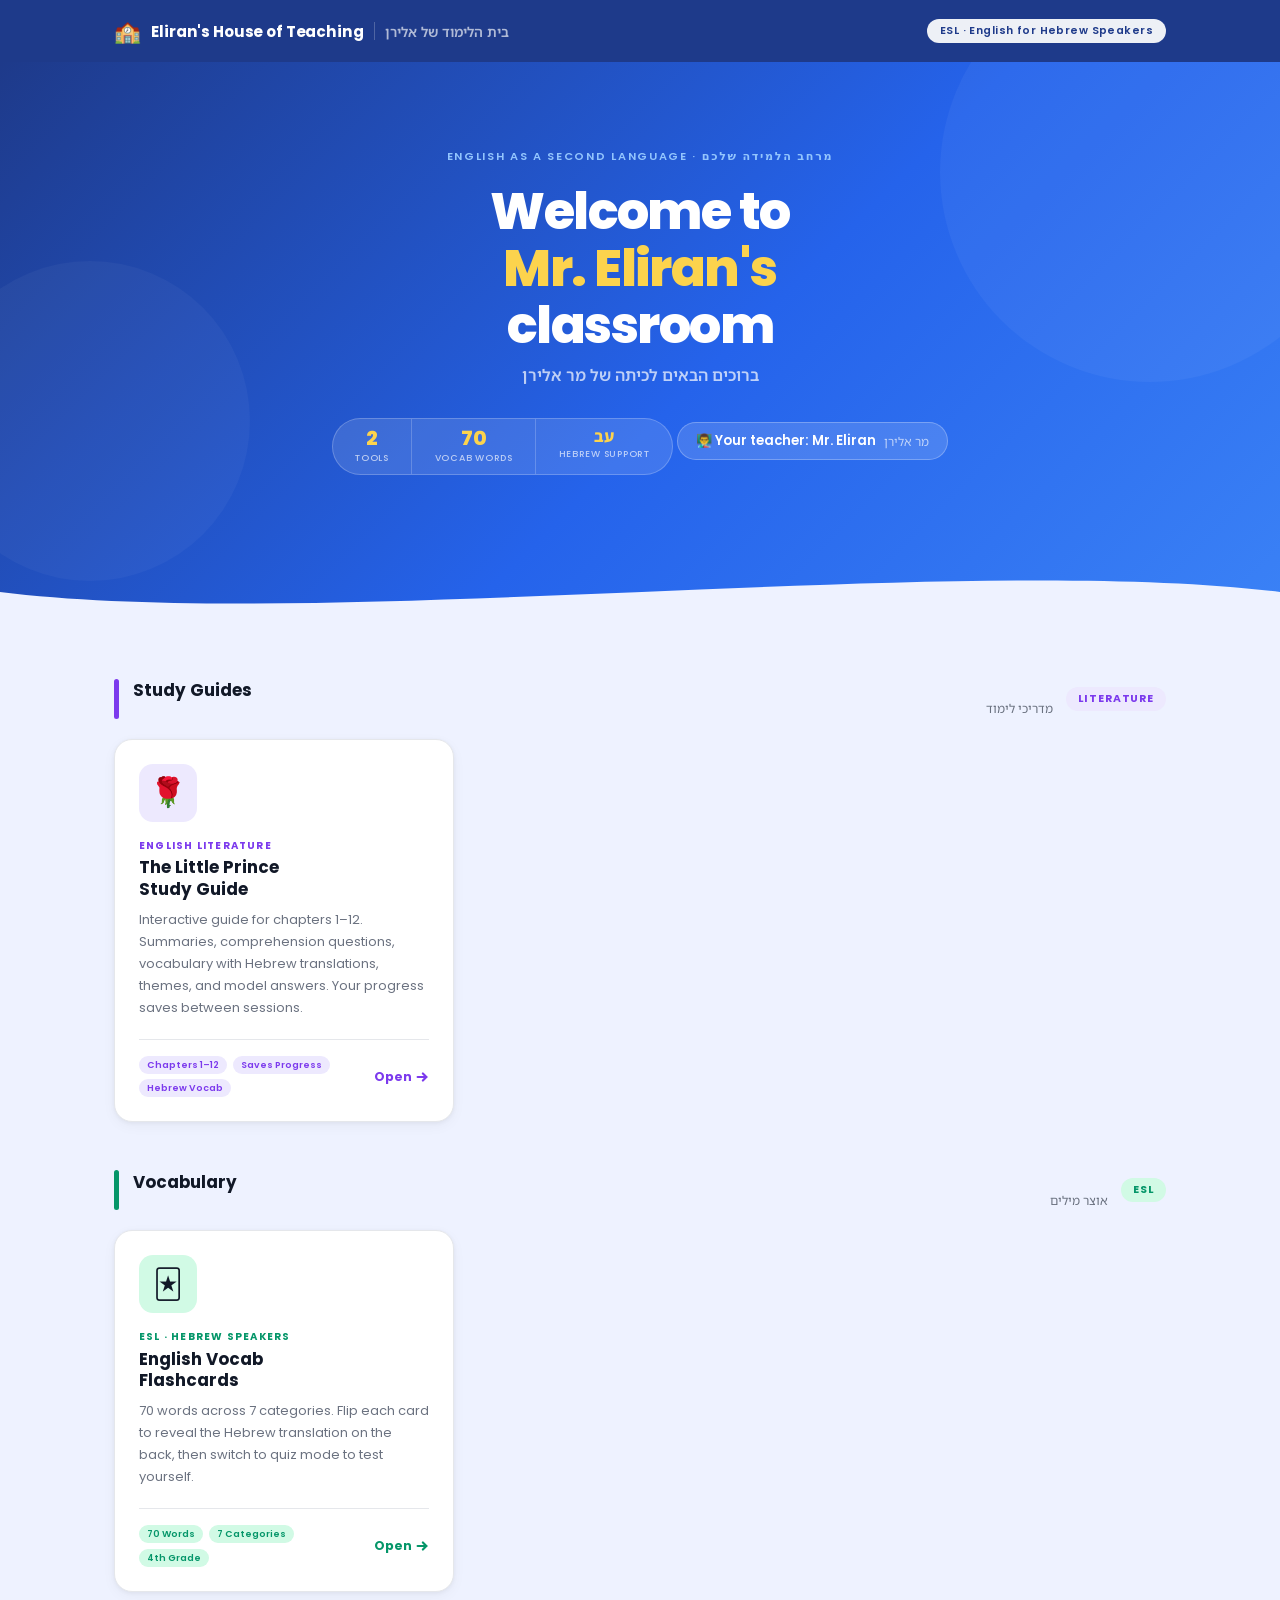
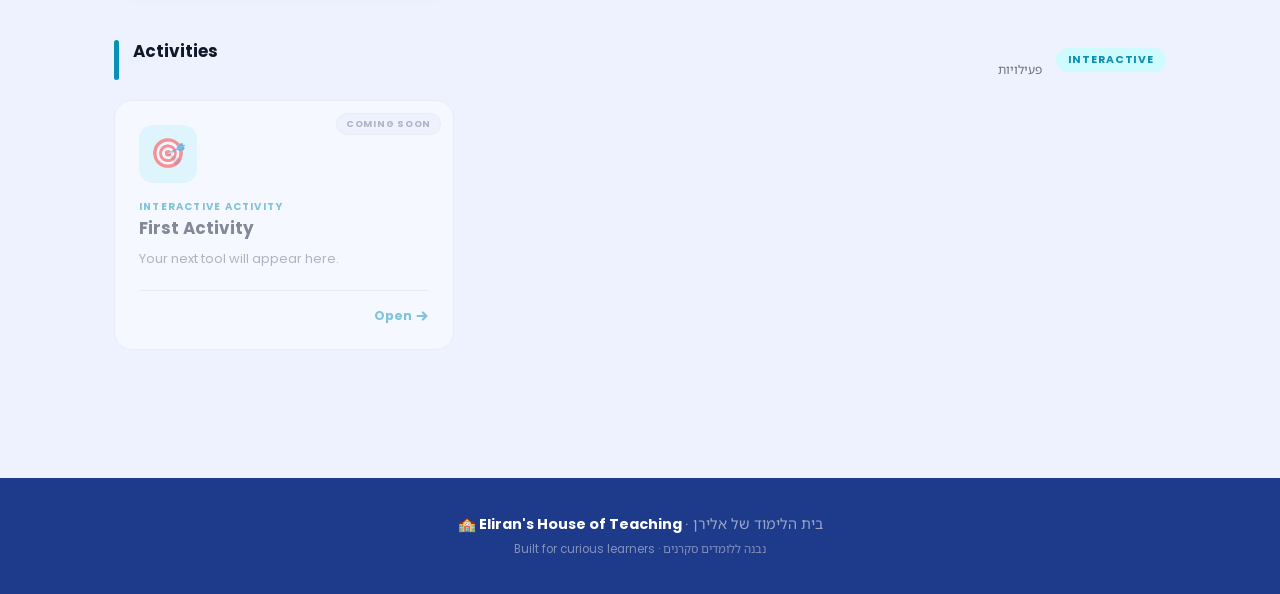
==== commit ac1e1abe: "Spice up homepage: bold blue hero, wave, stats row, icon badges on cards" ====
--- a/index.html
+++ b/index.html
@@ -5,203 +5,234 @@
   <meta name="viewport" content="width=device-width, initial-scale=1.0" />
   <title>Eliran's House of Teaching</title>
   <meta name="description" content="English learning tools for Hebrew speakers — Mr. Eliran's classroom" />
-
-  <!-- Google Fonts: Poppins (English) + Noto Sans Hebrew -->
-  <link href="https://fonts.googleapis.com/css2?family=Poppins:wght@400;500;600;700&family=Noto+Sans+Hebrew:wght@400;600;700&display=swap" rel="stylesheet" />
-
+  <link href="https://fonts.googleapis.com/css2?family=Poppins:wght@400;500;600;700;800&family=Noto+Sans+Hebrew:wght@400;600;700&display=swap" rel="stylesheet" />
   <style>
     /* ═══════════════════════════════════════════════════════
        ELIRAN'S HOUSE OF TEACHING — HOMEPAGE
-       Clean & modern. Each tool keeps its own visual style.
     ═══════════════════════════════════════════════════════ */
 
     :root {
-      --bg:           #F0F4FF;
-      --white:        #FFFFFF;
-      --blue:         #2563EB;
-      --blue-dark:    #1D4ED8;
-      --blue-light:   #EFF6FF;
-      --blue-mid:     #DBEAFE;
-      --text:         #0F172A;
-      --text-mid:     #334155;
-      --text-muted:   #64748B;
-      --border:       #E2E8F0;
-      --border-hover: #BFDBFE;
-
-      /* Section accent colours — one per category */
-      --c-literature: #7C3AED;   /* purple  — Study Guides   */
-      --c-vocab:      #059669;   /* green   — Vocabulary     */
-      --c-activity:   #0891B2;   /* teal    — Activities     */
-      --c-maths:      #DC2626;   /* red     — Maths          */
+      --bg:          #EEF2FF;
+      --white:       #FFFFFF;
+      --blue:        #2563EB;
+      --blue-d:      #1E3A8A;
+      --blue-l:      #EFF6FF;
+      --blue-m:      #DBEAFE;
+      --text:        #111827;
+      --text-md:     #374151;
+      --text-mu:     #6B7280;
+      --border:      #E5E7EB;
+      --border-h:    #A5B4FC;
+
+      /* Section / card accent colours */
+      --c-lit:       #7C3AED;
+      --c-lit-bg:    #EDE9FE;
+      --c-lit-bdr:   #C4B5FD;
+      --c-voc:       #059669;
+      --c-voc-bg:    #D1FAE5;
+      --c-voc-bdr:   #6EE7B7;
+      --c-act:       #0891B2;
+      --c-act-bg:    #CFFAFE;
+      --c-act-bdr:   #67E8F9;
+      --c-mat:       #DC2626;
+      --c-mat-bg:    #FEE2E2;
+      --c-mat-bdr:   #FCA5A5;
 
       --radius:      12px;
-      --radius-lg:   16px;
-      --shadow:      0 1px 3px rgba(0,0,0,.06), 0 4px 16px rgba(0,0,0,.05);
-      --shadow-up:   0 4px 8px rgba(0,0,0,.07), 0 12px 32px rgba(37,99,235,.12);
+      --radius-lg:   18px;
     }
 
     *, *::before, *::after { box-sizing: border-box; margin: 0; padding: 0; }
     html { scroll-behavior: smooth; }
-
     body {
       font-family: 'Poppins', system-ui, sans-serif;
       background: var(--bg);
       color: var(--text);
       min-height: 100vh;
-      font-size: 16px;
-      line-height: 1.6;
-    }
-
-    /* ── STICKY HEADER ───────────────────────────────────── */
+    }
+
+    /* ── HEADER ─────────────────────────────────────────── */
     .site-header {
-      background: var(--white);
-      border-bottom: 1px solid var(--border);
+      background: var(--blue-d);
       position: sticky;
       top: 0;
       z-index: 100;
     }
-
     .header-inner {
       max-width: 1100px;
       margin: 0 auto;
       padding: 0 1.5rem;
-      height: 64px;
+      height: 62px;
       display: flex;
       align-items: center;
       justify-content: space-between;
       gap: 1rem;
     }
-
     .brand {
       display: flex;
       align-items: center;
-      gap: 0.75rem;
-    }
-
-    .brand-dot {
-      width: 8px;
-      height: 8px;
-      border-radius: 50%;
-      background: var(--blue);
-      flex-shrink: 0;
-    }
-
+      gap: 0.65rem;
+    }
+    .brand-icon { font-size: 1.35rem; }
     .brand-en {
-      font-size: 1rem;
+      font-size: 0.95rem;
       font-weight: 700;
-      color: var(--blue-dark);
-      letter-spacing: -0.02em;
+      color: #fff;
+      letter-spacing: -0.01em;
       white-space: nowrap;
     }
-
     .brand-sep {
       width: 1px;
       height: 18px;
-      background: var(--border);
-    }
-
+      background: rgba(255,255,255,0.22);
+      flex-shrink: 0;
+    }
     .brand-he {
       font-family: 'Noto Sans Hebrew', sans-serif;
-      font-size: 0.9rem;
+      font-size: 0.85rem;
       font-weight: 600;
-      color: var(--text-muted);
+      color: rgba(255,255,255,0.65);
       direction: rtl;
       white-space: nowrap;
     }
-
     .header-pill {
+      font-size: 0.67rem;
+      font-weight: 600;
+      letter-spacing: 0.04em;
+      color: var(--blue-d);
+      background: rgba(255,255,255,0.92);
+      padding: 4px 13px;
+      border-radius: 999px;
+      white-space: nowrap;
+    }
+
+    /* ── HERO ────────────────────────────────────────────── */
+    .hero {
+      background: linear-gradient(135deg, #1E3A8A 0%, #2563EB 55%, #3B82F6 100%);
+      position: relative;
+      padding: 5rem 1.5rem 8rem;
+      text-align: center;
+      overflow: hidden;
+    }
+    /* Decorative background circles */
+    .hero::before {
+      content: '';
+      position: absolute;
+      top: -100px; right: -80px;
+      width: 420px; height: 420px;
+      border-radius: 50%;
+      background: rgba(255,255,255,0.045);
+      pointer-events: none;
+    }
+    .hero::after {
+      content: '';
+      position: absolute;
+      bottom: 50px; left: -70px;
+      width: 320px; height: 320px;
+      border-radius: 50%;
+      background: rgba(255,255,255,0.035);
+      pointer-events: none;
+    }
+    .hero-inner {
+      max-width: 640px;
+      margin: 0 auto;
+      position: relative;
+      z-index: 1;
+    }
+    .hero-eyebrow {
+      display: inline-block;
       font-size: 0.7rem;
       font-weight: 600;
-      color: var(--blue);
-      background: var(--blue-light);
-      border: 1px solid var(--blue-mid);
-      padding: 4px 12px;
-      border-radius: 999px;
-      letter-spacing: 0.04em;
-      white-space: nowrap;
-    }
-
-    /* ── HERO ────────────────────────────────────────────── */
-    .hero {
-      background: var(--white);
-      border-bottom: 1px solid var(--border);
-      padding: 4rem 1.5rem 3.5rem;
-      text-align: center;
-    }
-
-    .hero-inner { max-width: 600px; margin: 0 auto; }
-
-    .hero-eyebrow {
-      display: inline-flex;
-      align-items: center;
-      gap: 0.6rem;
-      font-size: 0.72rem;
-      font-weight: 600;
       text-transform: uppercase;
-      letter-spacing: 0.12em;
-      color: var(--blue);
-      margin-bottom: 1.25rem;
-    }
-    .hero-eyebrow::before,
-    .hero-eyebrow::after {
-      content: '';
-      display: block;
-      width: 28px;
-      height: 1px;
-      background: var(--blue);
-      opacity: 0.35;
-    }
-
+      letter-spacing: 0.15em;
+      color: #93C5FD;
+      margin-bottom: 1.1rem;
+    }
     .hero h1 {
-      font-size: clamp(1.75rem, 4vw, 2.6rem);
-      font-weight: 700;
-      color: var(--text);
-      line-height: 1.2;
-      letter-spacing: -0.025em;
-      margin-bottom: 0.5rem;
-    }
-
-    .hero h1 .accent { color: var(--blue); }
-
+      font-size: clamp(2.1rem, 5vw, 3.2rem);
+      font-weight: 800;
+      color: #fff;
+      line-height: 1.12;
+      letter-spacing: -0.03em;
+      margin-bottom: 0.6rem;
+    }
+    .hero h1 em {
+      font-style: normal;
+      color: #FCD34D;
+    }
     .hero-he {
       display: block;
       font-family: 'Noto Sans Hebrew', sans-serif;
-      font-size: 1.05rem;
+      font-size: 1rem;
       font-weight: 600;
-      color: var(--text-muted);
+      color: rgba(255,255,255,0.7);
       direction: rtl;
-      margin-bottom: 1.5rem;
-    }
-
-    .hero-desc {
-      font-size: 0.92rem;
-      color: var(--text-muted);
-      line-height: 1.75;
-      max-width: 440px;
-      margin: 0 auto 1.5rem;
-    }
-
-    .teacher-tag {
+      margin-bottom: 2rem;
+    }
+
+    /* Stats pills row */
+    .hero-stats {
+      display: inline-flex;
+      align-items: stretch;
+      background: rgba(255,255,255,0.12);
+      border: 1px solid rgba(255,255,255,0.22);
+      border-radius: 999px;
+      overflow: hidden;
+      margin-bottom: 1.75rem;
+    }
+    .hero-stat {
+      padding: 0.55rem 1.4rem;
+      text-align: center;
+    }
+    .hero-stat + .hero-stat {
+      border-left: 1px solid rgba(255,255,255,0.2);
+    }
+    .stat-n {
+      display: block;
+      font-size: 1.25rem;
+      font-weight: 800;
+      color: #FCD34D;
+      line-height: 1;
+    }
+    .stat-l {
+      display: block;
+      font-size: 0.58rem;
+      font-weight: 500;
+      color: rgba(255,255,255,0.65);
+      text-transform: uppercase;
+      letter-spacing: 0.08em;
+      margin-top: 3px;
+      white-space: nowrap;
+    }
+
+    /* Teacher tag */
+    .teacher-chip {
       display: inline-flex;
       align-items: center;
       gap: 0.5rem;
-      background: var(--blue-light);
-      border: 1px solid var(--blue-mid);
-      color: var(--blue-dark);
+      background: rgba(255,255,255,0.14);
+      border: 1px solid rgba(255,255,255,0.26);
+      color: #fff;
       font-size: 0.82rem;
       font-weight: 600;
-      padding: 7px 16px;
+      padding: 8px 18px;
       border-radius: 999px;
     }
-
-    .teacher-tag-he {
+    .teacher-chip-he {
       font-family: 'Noto Sans Hebrew', sans-serif;
       font-weight: 400;
-      color: var(--blue);
-      opacity: 0.75;
-      font-size: 0.78rem;
+      color: rgba(255,255,255,0.65);
+      font-size: 0.75rem;
       direction: rtl;
     }
+
+    /* Wave between hero and content */
+    .hero-wave {
+      position: absolute;
+      bottom: -1px; left: 0; right: 0;
+      line-height: 0;
+    }
+    .hero-wave svg { display: block; width: 100%; }
 
     /* ── MAIN ────────────────────────────────────────────── */
     .main {
@@ -210,45 +241,43 @@
       padding: 3rem 1.5rem 5rem;
     }
 
-    /* ── TOOL SECTION ────────────────────────────────────── */
+    /* ── SECTION ─────────────────────────────────────────── */
     .tool-section { margin-bottom: 3rem; }
 
     .section-head {
       display: flex;
       align-items: center;
-      gap: 0.75rem;
-      padding-bottom: 0.9rem;
+      gap: 0.85rem;
       margin-bottom: 1.25rem;
-      border-bottom: 2px solid var(--border);
-    }
-
-    .section-icon { font-size: 1.2rem; }
-
+    }
+    .section-bar {
+      width: 5px;
+      height: 40px;
+      border-radius: 999px;
+      background: var(--sc, var(--blue));
+      flex-shrink: 0;
+    }
     .section-labels { flex: 1; }
-
     .section-title {
-      font-size: 1rem;
+      font-size: 1.05rem;
       font-weight: 700;
       color: var(--text);
-      letter-spacing: -0.01em;
       line-height: 1.2;
     }
-
-    .section-title-he {
+    .section-he {
       font-family: 'Noto Sans Hebrew', sans-serif;
-      font-size: 0.78rem;
-      color: var(--text-muted);
+      font-size: 0.76rem;
+      color: var(--text-mu);
       font-weight: 400;
       direction: rtl;
       line-height: 1.4;
     }
-
-    .section-tag {
-      font-size: 0.68rem;
-      font-weight: 600;
+    .section-badge {
+      font-size: 0.67rem;
+      font-weight: 700;
       text-transform: uppercase;
       letter-spacing: 0.08em;
-      padding: 3px 10px;
+      padding: 4px 12px;
       border-radius: 999px;
       white-space: nowrap;
     }
@@ -256,164 +285,172 @@
     /* ── CARD GRID ───────────────────────────────────────── */
     .card-grid {
       display: grid;
-      grid-template-columns: repeat(auto-fill, minmax(255px, 1fr));
+      grid-template-columns: repeat(auto-fill, minmax(265px, 1fr));
       gap: 1rem;
     }
 
     /* ── TOOL CARD ───────────────────────────────────────── */
     /*
       HOW TO ADD A NEW CARD:
-      1. Copy one <a class="tool-card"> block below
-      2. Paste it before the closing </div> of .card-grid
-      3. Update: href, card-icon, card-type, card-title, card-desc
-      4. Set --card-accent to the right section colour variable
-      5. Save & upload to GitHub — done!
+      Copy one .tool-card block, paste inside the right .card-grid,
+      update: href, icon emoji, card-type, card-title, card-desc,
+              card-tags, and the three CSS custom props on the element.
     */
     .tool-card {
       background: var(--white);
-      border: 1px solid var(--border);
+      border: 1.5px solid var(--border);
       border-radius: var(--radius-lg);
       padding: 1.5rem;
       display: flex;
       flex-direction: column;
-      gap: 0.35rem;
       text-decoration: none;
       color: inherit;
       position: relative;
       overflow: hidden;
-      transition: box-shadow 0.2s ease, transform 0.2s ease, border-color 0.2s ease;
-      box-shadow: var(--shadow);
-    }
-
-    /* Coloured top stripe */
-    .tool-card::before {
-      content: '';
-      position: absolute;
-      top: 0; left: 0; right: 0;
-      height: 3px;
-      background: var(--card-accent, var(--blue));
-    }
-
+      box-shadow: 0 1px 4px rgba(0,0,0,.05), 0 4px 14px rgba(0,0,0,.04);
+      transition: box-shadow 0.22s ease, transform 0.22s ease, border-color 0.2s ease;
+    }
     .tool-card:hover {
-      box-shadow: var(--shadow-up);
-      transform: translateY(-3px);
-      border-color: var(--border-hover);
+      box-shadow: 0 10px 40px rgba(0,0,0,.12), 0 2px 8px rgba(0,0,0,.06);
+      transform: translateY(-5px);
+      border-color: var(--ca-border, var(--border-h));
       color: inherit;
     }
 
-    .card-icon {
-      font-size: 1.9rem;
-      display: block;
-      margin-bottom: 0.3rem;
+    /* Coloured icon badge */
+    .card-icon-wrap {
+      width: 58px;
+      height: 58px;
+      border-radius: 14px;
+      background: var(--ca-bg, var(--blue-l));
+      display: flex;
+      align-items: center;
+      justify-content: center;
+      font-size: 1.8rem;
+      margin-bottom: 1rem;
+      flex-shrink: 0;
     }
 
     .card-type {
-      font-size: 0.66rem;
-      font-weight: 600;
+      font-size: 0.63rem;
+      font-weight: 700;
       text-transform: uppercase;
-      letter-spacing: 0.1em;
-      color: var(--card-accent, var(--blue));
-    }
-
+      letter-spacing: 0.12em;
+      color: var(--ca, var(--blue));
+      margin-bottom: 0.2rem;
+    }
     .card-title {
       font-size: 1.05rem;
       font-weight: 700;
       color: var(--text);
       line-height: 1.3;
-      margin-top: 0.1rem;
-    }
-
+      margin-bottom: 0.5rem;
+    }
     .card-desc {
       font-size: 0.81rem;
-      color: var(--text-muted);
-      line-height: 1.65;
+      color: var(--text-mu);
+      line-height: 1.7;
       flex: 1;
-      margin-top: 0.25rem;
-    }
-
-    .card-btn {
-      display: inline-flex;
+    }
+    .card-footer {
+      display: flex;
       align-items: center;
-      gap: 0.25rem;
-      margin-top: 1rem;
+      justify-content: space-between;
+      margin-top: 1.25rem;
+      padding-top: 1rem;
+      border-top: 1px solid var(--border);
+      gap: 0.5rem;
+    }
+    .card-tags {
+      display: flex;
+      flex-wrap: wrap;
+      gap: 0.35rem;
+    }
+    .card-tag {
+      font-size: 0.58rem;
+      font-weight: 600;
+      background: var(--ca-bg, var(--blue-l));
+      color: var(--ca, var(--blue));
+      padding: 2px 8px;
+      border-radius: 999px;
+      white-space: nowrap;
+    }
+    .card-open {
+      display: flex;
+      align-items: center;
+      gap: 0.2rem;
       font-size: 0.78rem;
-      font-weight: 600;
-      color: var(--card-accent, var(--blue));
-    }
-
-    .card-btn::after {
-      content: '→';
+      font-weight: 700;
+      color: var(--ca, var(--blue));
+      white-space: nowrap;
+      flex-shrink: 0;
+    }
+    .card-open svg {
+      width: 14px; height: 14px;
       transition: transform 0.15s ease;
     }
-
-    .tool-card:hover .card-btn::after {
-      transform: translateX(4px);
-    }
-
-    /* Coming-soon state */
+    .tool-card:hover .card-open svg { transform: translateX(3px); }
+
+    /* Coming soon */
     .tool-card.soon {
-      opacity: 0.45;
+      opacity: 0.48;
       pointer-events: none;
       box-shadow: none;
     }
-
     .soon-label {
       position: absolute;
-      top: 10px; right: 10px;
-      font-size: 0.6rem;
+      top: 12px; right: 12px;
+      font-size: 0.58rem;
       font-weight: 700;
       text-transform: uppercase;
-      letter-spacing: 0.06em;
+      letter-spacing: 0.08em;
       background: var(--bg);
-      color: var(--text-muted);
-      padding: 2px 8px;
+      color: var(--text-mu);
+      padding: 3px 9px;
       border-radius: 999px;
       border: 1px solid var(--border);
     }
 
     /* ── FOOTER ──────────────────────────────────────────── */
     .site-footer {
-      background: var(--white);
-      border-top: 1px solid var(--border);
-      padding: 2rem 1.5rem;
-    }
-
+      background: var(--blue-d);
+      padding: 2.25rem 1.5rem;
+      text-align: center;
+    }
     .footer-inner {
       max-width: 1100px;
       margin: 0 auto;
       display: flex;
       flex-direction: column;
       align-items: center;
-      gap: 0.35rem;
-      text-align: center;
-    }
-
+      gap: 0.4rem;
+    }
     .footer-brand {
-      font-size: 0.85rem;
-      font-weight: 600;
-      color: var(--text-mid);
-    }
-
+      font-size: 0.9rem;
+      font-weight: 700;
+      color: #fff;
+    }
     .footer-brand-he {
       font-family: 'Noto Sans Hebrew', sans-serif;
       direction: rtl;
       font-weight: 400;
-      color: var(--text-muted);
-    }
-
+      color: rgba(255,255,255,0.55);
+    }
     .footer-note {
-      font-size: 0.73rem;
-      color: var(--text-muted);
+      font-size: 0.72rem;
+      color: rgba(255,255,255,0.45);
     }
 
     /* ── RESPONSIVE ──────────────────────────────────────── */
     @media (max-width: 640px) {
-      .hero            { padding: 2.5rem 1rem 2rem; }
-      .main            { padding: 2rem 1rem 4rem; }
-      .header-pill     { display: none; }
+      .hero           { padding: 3.5rem 1rem 7rem; }
+      .main           { padding: 2rem 1rem 4rem; }
       .brand-sep,
-      .brand-he        { display: none; }
-      .card-grid       { grid-template-columns: 1fr; }
+      .brand-he       { display: none; }
+      .header-pill    { display: none; }
+      .card-grid      { grid-template-columns: 1fr; }
+      .hero-stats     { width: 100%; }
+      .hero-stat      { flex: 1; padding: 0.5rem 0.75rem; }
     }
   </style>
 </head>
@@ -427,7 +464,7 @@
     <div class="header-inner">
 
       <div class="brand">
-        <div class="brand-dot" aria-hidden="true"></div>
+        <span class="brand-icon" aria-hidden="true">🏫</span>
         <span class="brand-en">Eliran's House of Teaching</span>
         <div class="brand-sep" aria-hidden="true"></div>
         <span class="brand-he" lang="he">בית הלימוד של אלירן</span>
@@ -440,26 +477,45 @@
 
 
   <!-- ══════════════════════════════════════════
-       HERO — edit the welcome text here
+       HERO
+       Edit the headline, subtitle, and stats here.
   ══════════════════════════════════════════ -->
   <section class="hero">
     <div class="hero-inner">
 
-      <div class="hero-eyebrow">Your Learning Space</div>
-
-      <h1>Welcome to<br><span class="accent">Mr. Eliran's classroom</span></h1>
+      <span class="hero-eyebrow">English as a Second Language · מרחב הלמידה שלכם</span>
+
+      <h1>Welcome to<br><em>Mr. Eliran's</em><br>classroom</h1>
       <span class="hero-he" lang="he">ברוכים הבאים לכיתה של מר אלירן</span>
 
-      <p class="hero-desc">
-        Pick a tool below and get started. Every activity is designed to
-        help you grow your English — one step at a time.
-      </p>
-
-      <div class="teacher-tag">
-        👨‍🏫 Mr. Eliran
-        <span class="teacher-tag-he" lang="he">· מר אלירן</span>
-      </div>
-
+      <!-- Stats — update numbers as you add more tools -->
+      <div class="hero-stats">
+        <div class="hero-stat">
+          <span class="stat-n">2</span>
+          <span class="stat-l">Tools</span>
+        </div>
+        <div class="hero-stat">
+          <span class="stat-n">70</span>
+          <span class="stat-l">Vocab Words</span>
+        </div>
+        <div class="hero-stat">
+          <span class="stat-n" lang="he" style="font-family:'Noto Sans Hebrew',sans-serif;font-size:1rem;">עב</span>
+          <span class="stat-l">Hebrew Support</span>
+        </div>
+      </div>
+
+      <div class="teacher-chip">
+        👨‍🏫 Your teacher: Mr. Eliran
+        <span class="teacher-chip-he" lang="he">מר אלירן</span>
+      </div>
+
+    </div>
+
+    <!-- Wave transition into page background -->
+    <div class="hero-wave" aria-hidden="true">
+      <svg viewBox="0 0 1440 90" xmlns="http://www.w3.org/2000/svg" preserveAspectRatio="none">
+        <path d="M0,45 C360,90 1080,0 1440,45 L1440,90 L0,90 Z" fill="#EEF2FF"/>
+      </svg>
     </div>
   </section>
 
@@ -471,47 +527,52 @@
 
 
     <!-- ════════════════════════════════════════
-         SECTION: STUDY GUIDES
-         Accent colour: --c-literature (purple)
+         STUDY GUIDES  (purple — --c-lit)
     ════════════════════════════════════════ -->
     <section class="tool-section">
-
       <div class="section-head">
-        <span class="section-icon">📖</span>
+        <div class="section-bar" style="--sc: var(--c-lit);"></div>
         <div class="section-labels">
           <div class="section-title">Study Guides</div>
-          <div class="section-title-he" lang="he">מדריכי לימוד</div>
+          <div class="section-he" lang="he">מדריכי לימוד</div>
         </div>
-        <span class="section-tag"
-              style="background:#F3F0FF; color:var(--c-literature);">
-          Literature
-        </span>
+        <span class="section-badge" style="background:var(--c-lit-bg); color:var(--c-lit);">Literature</span>
       </div>
 
       <div class="card-grid">
 
         <!-- ▼ CARD: Little Prince -->
         <a class="tool-card" href="little-prince/index.html"
-           style="--card-accent: var(--c-literature);">
-          <span class="card-icon" role="img" aria-label="rose">🌹</span>
-          <span class="card-type">English Literature</span>
-          <h2 class="card-title">The Little Prince</h2>
+           style="--ca:var(--c-lit); --ca-bg:var(--c-lit-bg); --ca-border:var(--c-lit-bdr);">
+          <div class="card-icon-wrap">🌹</div>
+          <div class="card-type">English Literature</div>
+          <h2 class="card-title">The Little Prince<br>Study Guide</h2>
           <p class="card-desc">
-            Chapters 1–12 · Summaries, comprehension questions,
-            vocabulary with Hebrew, and themes. Answers are saved
-            between sessions.
+            Interactive guide for chapters 1–12. Summaries, comprehension
+            questions, vocabulary with Hebrew translations, themes, and
+            model answers. Your progress saves between sessions.
           </p>
-          <span class="card-btn">Open</span>
+          <div class="card-footer">
+            <div class="card-tags">
+              <span class="card-tag">Chapters 1–12</span>
+              <span class="card-tag">Saves Progress</span>
+              <span class="card-tag">Hebrew Vocab</span>
+            </div>
+            <span class="card-open">Open <svg viewBox="0 0 16 16" fill="none" stroke="currentColor" stroke-width="2.5" stroke-linecap="round" stroke-linejoin="round"><path d="M3 8h10"/><path d="M9 4l4 4-4 4"/></svg></span>
+          </div>
         </a>
 
-        <!-- ▼ PASTE NEW STUDY GUIDE CARDS ABOVE THIS LINE
+        <!-- ▼ PASTE NEXT STUDY GUIDE CARD HERE
         <a class="tool-card" href="FOLDER/index.html"
-           style="--card-accent: var(--c-literature);">
-          <span class="card-icon" role="img" aria-label="">📗</span>
-          <span class="card-type">English Literature</span>
+           style="--ca:var(--c-lit); --ca-bg:var(--c-lit-bg); --ca-border:var(--c-lit-bdr);">
+          <div class="card-icon-wrap">📗</div>
+          <div class="card-type">English Literature</div>
           <h2 class="card-title">Book Title</h2>
-          <p class="card-desc">Short description of the tool.</p>
-          <span class="card-btn">Open</span>
+          <p class="card-desc">Description of the tool.</p>
+          <div class="card-footer">
+            <div class="card-tags"><span class="card-tag">Tag</span></div>
+            <span class="card-open">Open <svg viewBox="0 0 16 16" fill="none" stroke="currentColor" stroke-width="2.5" stroke-linecap="round" stroke-linejoin="round"><path d="M3 8h10"/><path d="M9 4l4 4-4 4"/></svg></span>
+          </div>
         </a>
         -->
 
@@ -520,46 +581,52 @@
 
 
     <!-- ════════════════════════════════════════
-         SECTION: VOCABULARY
-         Accent colour: --c-vocab (green)
+         VOCABULARY  (green — --c-voc)
     ════════════════════════════════════════ -->
     <section class="tool-section">
-
       <div class="section-head">
-        <span class="section-icon">📚</span>
+        <div class="section-bar" style="--sc: var(--c-voc);"></div>
         <div class="section-labels">
           <div class="section-title">Vocabulary</div>
-          <div class="section-title-he" lang="he">אוצר מילים</div>
+          <div class="section-he" lang="he">אוצר מילים</div>
         </div>
-        <span class="section-tag"
-              style="background:#ECFDF5; color:var(--c-vocab);">
-          ESL
-        </span>
+        <span class="section-badge" style="background:var(--c-voc-bg); color:var(--c-voc);">ESL</span>
       </div>
 
       <div class="card-grid">
 
         <!-- ▼ CARD: Vocab Flashcards -->
         <a class="tool-card" href="vocabulary/index.html"
-           style="--card-accent: var(--c-vocab);">
-          <span class="card-icon" role="img" aria-label="cards">🃏</span>
-          <span class="card-type">ESL · Hebrew Speakers · 4th Grade</span>
-          <h2 class="card-title">English Vocab Flashcards</h2>
+           style="--ca:var(--c-voc); --ca-bg:var(--c-voc-bg); --ca-border:var(--c-voc-bdr);">
+          <div class="card-icon-wrap">🃏</div>
+          <div class="card-type">ESL · Hebrew Speakers</div>
+          <h2 class="card-title">English Vocab<br>Flashcards</h2>
           <p class="card-desc">
-            70 words across 7 categories. Flip cards to see Hebrew
-            translations, then test yourself with the quiz.
+            70 words across 7 categories. Flip each card to reveal the
+            Hebrew translation on the back, then switch to quiz mode to
+            test yourself.
           </p>
-          <span class="card-btn">Open</span>
+          <div class="card-footer">
+            <div class="card-tags">
+              <span class="card-tag">70 Words</span>
+              <span class="card-tag">7 Categories</span>
+              <span class="card-tag">4th Grade</span>
+            </div>
+            <span class="card-open">Open <svg viewBox="0 0 16 16" fill="none" stroke="currentColor" stroke-width="2.5" stroke-linecap="round" stroke-linejoin="round"><path d="M3 8h10"/><path d="M9 4l4 4-4 4"/></svg></span>
+          </div>
         </a>
 
-        <!-- ▼ PASTE NEW VOCABULARY CARDS ABOVE THIS LINE
+        <!-- ▼ PASTE NEXT VOCABULARY CARD HERE
         <a class="tool-card" href="FOLDER/index.html"
-           style="--card-accent: var(--c-vocab);">
-          <span class="card-icon" role="img" aria-label="">📝</span>
-          <span class="card-type">ESL · Level</span>
+           style="--ca:var(--c-voc); --ca-bg:var(--c-voc-bg); --ca-border:var(--c-voc-bdr);">
+          <div class="card-icon-wrap">📝</div>
+          <div class="card-type">ESL · Level</div>
           <h2 class="card-title">Tool Name</h2>
-          <p class="card-desc">Short description.</p>
-          <span class="card-btn">Open</span>
+          <p class="card-desc">Description.</p>
+          <div class="card-footer">
+            <div class="card-tags"><span class="card-tag">Tag</span></div>
+            <span class="card-open">Open <svg viewBox="0 0 16 16" fill="none" stroke="currentColor" stroke-width="2.5" stroke-linecap="round" stroke-linejoin="round"><path d="M3 8h10"/><path d="M9 4l4 4-4 4"/></svg></span>
+          </div>
         </a>
         -->
 
@@ -568,34 +635,32 @@
 
 
     <!-- ════════════════════════════════════════
-         SECTION: ACTIVITIES
-         Accent colour: --c-activity (teal)
-         Remove "soon" class from a card to activate it.
+         ACTIVITIES  (teal — --c-act)
+         Remove class="soon" from a card to activate it.
     ════════════════════════════════════════ -->
     <section class="tool-section">
-
       <div class="section-head">
-        <span class="section-icon">✏️</span>
+        <div class="section-bar" style="--sc: var(--c-act);"></div>
         <div class="section-labels">
           <div class="section-title">Activities</div>
-          <div class="section-title-he" lang="he">פעילויות</div>
+          <div class="section-he" lang="he">פעילויות</div>
         </div>
-        <span class="section-tag"
-              style="background:#ECFEFF; color:var(--c-activity);">
-          Interactive
-        </span>
+        <span class="section-badge" style="background:var(--c-act-bg); color:var(--c-act);">Interactive</span>
       </div>
 
       <div class="card-grid">
 
         <div class="tool-card soon"
-             style="--card-accent: var(--c-activity);">
+             style="--ca:var(--c-act); --ca-bg:var(--c-act-bg); --ca-border:var(--c-act-bdr);">
           <span class="soon-label">Coming Soon</span>
-          <span class="card-icon" role="img" aria-label="target">🎯</span>
-          <span class="card-type">Interactive Activity</span>
+          <div class="card-icon-wrap">🎯</div>
+          <div class="card-type">Interactive Activity</div>
           <h2 class="card-title">First Activity</h2>
           <p class="card-desc">Your next tool will appear here.</p>
-          <span class="card-btn">Open</span>
+          <div class="card-footer">
+            <div class="card-tags"></div>
+            <span class="card-open">Open <svg viewBox="0 0 16 16" fill="none" stroke="currentColor" stroke-width="2.5" stroke-linecap="round" stroke-linejoin="round"><path d="M3 8h10"/><path d="M9 4l4 4-4 4"/></svg></span>
+          </div>
         </div>
 
       </div>
@@ -604,27 +669,29 @@
 
     <!-- ════════════════════════════════════════
          HOW TO ADD A NEW SECTION (e.g. Maths):
-         Copy the block below, uncomment it,
-         and fill in the section details.
+         Copy the block below, remove the comment
+         markers, and fill in the details.
 
     <section class="tool-section">
       <div class="section-head">
-        <span class="section-icon">🔢</span>
+        <div class="section-bar" style="--sc: var(--c-mat);"></div>
         <div class="section-labels">
           <div class="section-title">Maths</div>
-          <div class="section-title-he" lang="he">מתמטיקה</div>
+          <div class="section-he" lang="he">מתמטיקה</div>
         </div>
-        <span class="section-tag"
-              style="background:#FFF1F2; color:var(--c-maths);">Maths</span>
+        <span class="section-badge" style="background:var(--c-mat-bg); color:var(--c-mat);">Maths</span>
       </div>
       <div class="card-grid">
         <a class="tool-card" href="FOLDER/index.html"
-           style="--card-accent: var(--c-maths);">
-          <span class="card-icon">📐</span>
-          <span class="card-type">Maths · Level</span>
+           style="--ca:var(--c-mat); --ca-bg:var(--c-mat-bg); --ca-border:var(--c-mat-bdr);">
+          <div class="card-icon-wrap">📐</div>
+          <div class="card-type">Maths · Level</div>
           <h2 class="card-title">Tool Name</h2>
-          <p class="card-desc">Short description.</p>
-          <span class="card-btn">Open</span>
+          <p class="card-desc">Description.</p>
+          <div class="card-footer">
+            <div class="card-tags"><span class="card-tag">Tag</span></div>
+            <span class="card-open">Open <svg viewBox="0 0 16 16" fill="none" stroke="currentColor" stroke-width="2.5" stroke-linecap="round" stroke-linejoin="round"><path d="M3 8h10"/><path d="M9 4l4 4-4 4"/></svg></span>
+          </div>
         </a>
       </div>
     </section>
@@ -640,11 +707,12 @@
   <footer class="site-footer">
     <div class="footer-inner">
       <div class="footer-brand">
-        Eliran's House of Teaching
+        🏫 Eliran's House of Teaching
         <span class="footer-brand-he" lang="he"> · בית הלימוד של אלירן</span>
       </div>
       <div class="footer-note">
-        Built for curious learners · <span lang="he" style="font-family:'Noto Sans Hebrew',sans-serif;direction:rtl;">נבנה ללומדים סקרנים</span>
+        Built for curious learners ·
+        <span lang="he" style="font-family:'Noto Sans Hebrew',sans-serif;">נבנה ללומדים סקרנים</span>
       </div>
     </div>
   </footer>
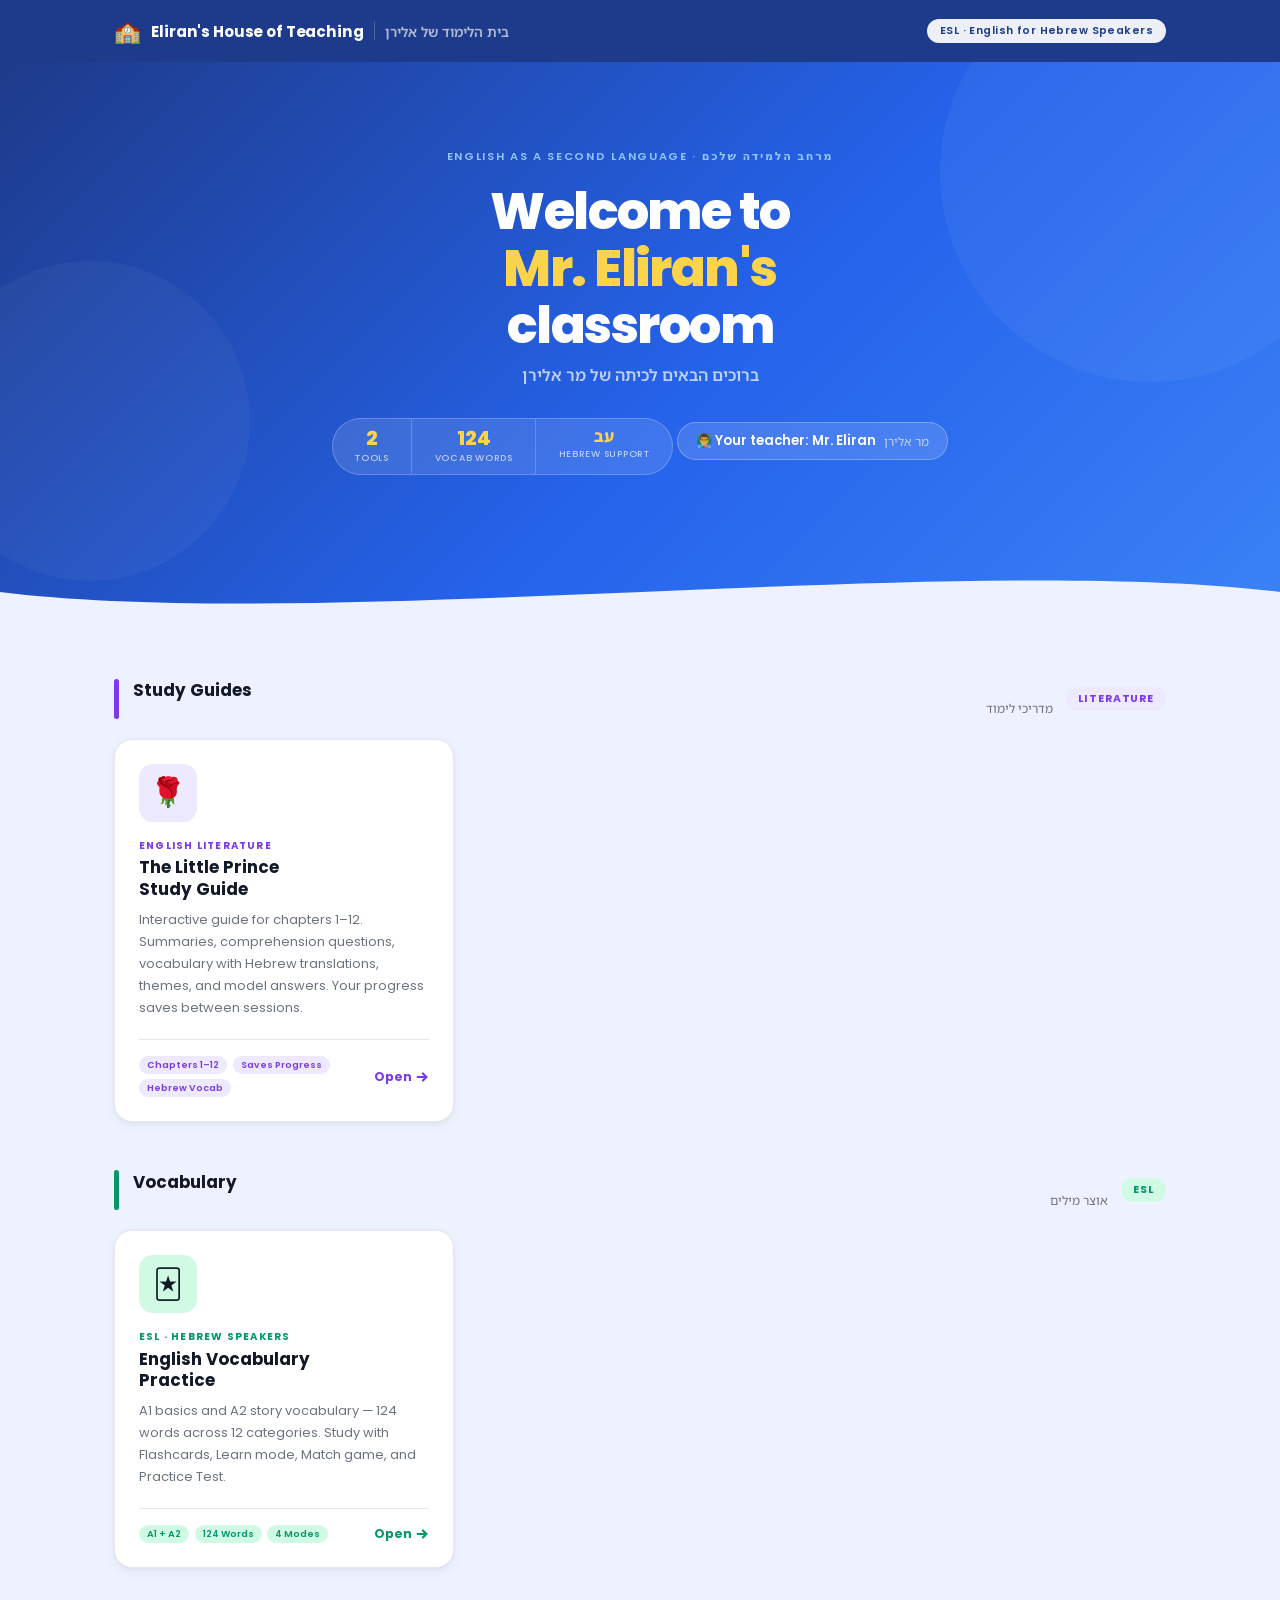
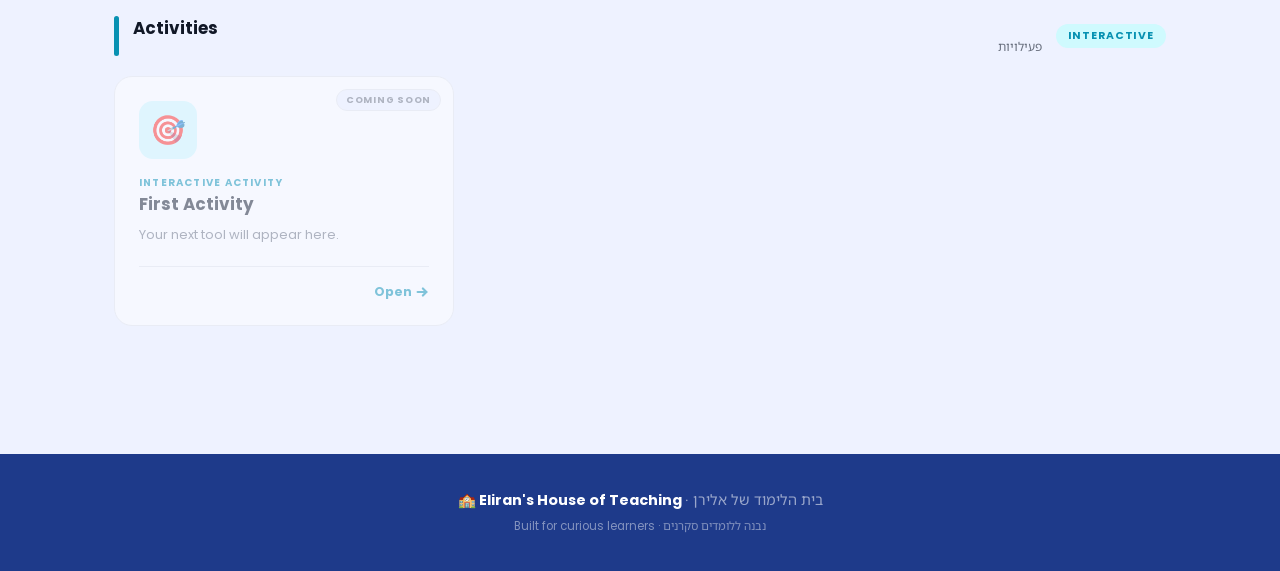
==== commit 5c0e0046: "fix(homepage): update vocab card to reflect new A1/A2 tool (124 words, 4 modes)" ====
--- a/index.html
+++ b/index.html
@@ -495,7 +495,7 @@
           <span class="stat-l">Tools</span>
         </div>
         <div class="hero-stat">
-          <span class="stat-n">70</span>
+          <span class="stat-n">124</span>
           <span class="stat-l">Vocab Words</span>
         </div>
         <div class="hero-stat">
@@ -600,17 +600,16 @@
            style="--ca:var(--c-voc); --ca-bg:var(--c-voc-bg); --ca-border:var(--c-voc-bdr);">
           <div class="card-icon-wrap">🃏</div>
           <div class="card-type">ESL · Hebrew Speakers</div>
-          <h2 class="card-title">English Vocab<br>Flashcards</h2>
+          <h2 class="card-title">English Vocabulary<br>Practice</h2>
           <p class="card-desc">
-            70 words across 7 categories. Flip each card to reveal the
-            Hebrew translation on the back, then switch to quiz mode to
-            test yourself.
+            A1 basics and A2 story vocabulary — 124 words across 12 categories.
+            Study with Flashcards, Learn mode, Match game, and Practice Test.
           </p>
           <div class="card-footer">
             <div class="card-tags">
-              <span class="card-tag">70 Words</span>
-              <span class="card-tag">7 Categories</span>
-              <span class="card-tag">4th Grade</span>
+              <span class="card-tag">A1 + A2</span>
+              <span class="card-tag">124 Words</span>
+              <span class="card-tag">4 Modes</span>
             </div>
             <span class="card-open">Open <svg viewBox="0 0 16 16" fill="none" stroke="currentColor" stroke-width="2.5" stroke-linecap="round" stroke-linejoin="round"><path d="M3 8h10"/><path d="M9 4l4 4-4 4"/></svg></span>
           </div>
